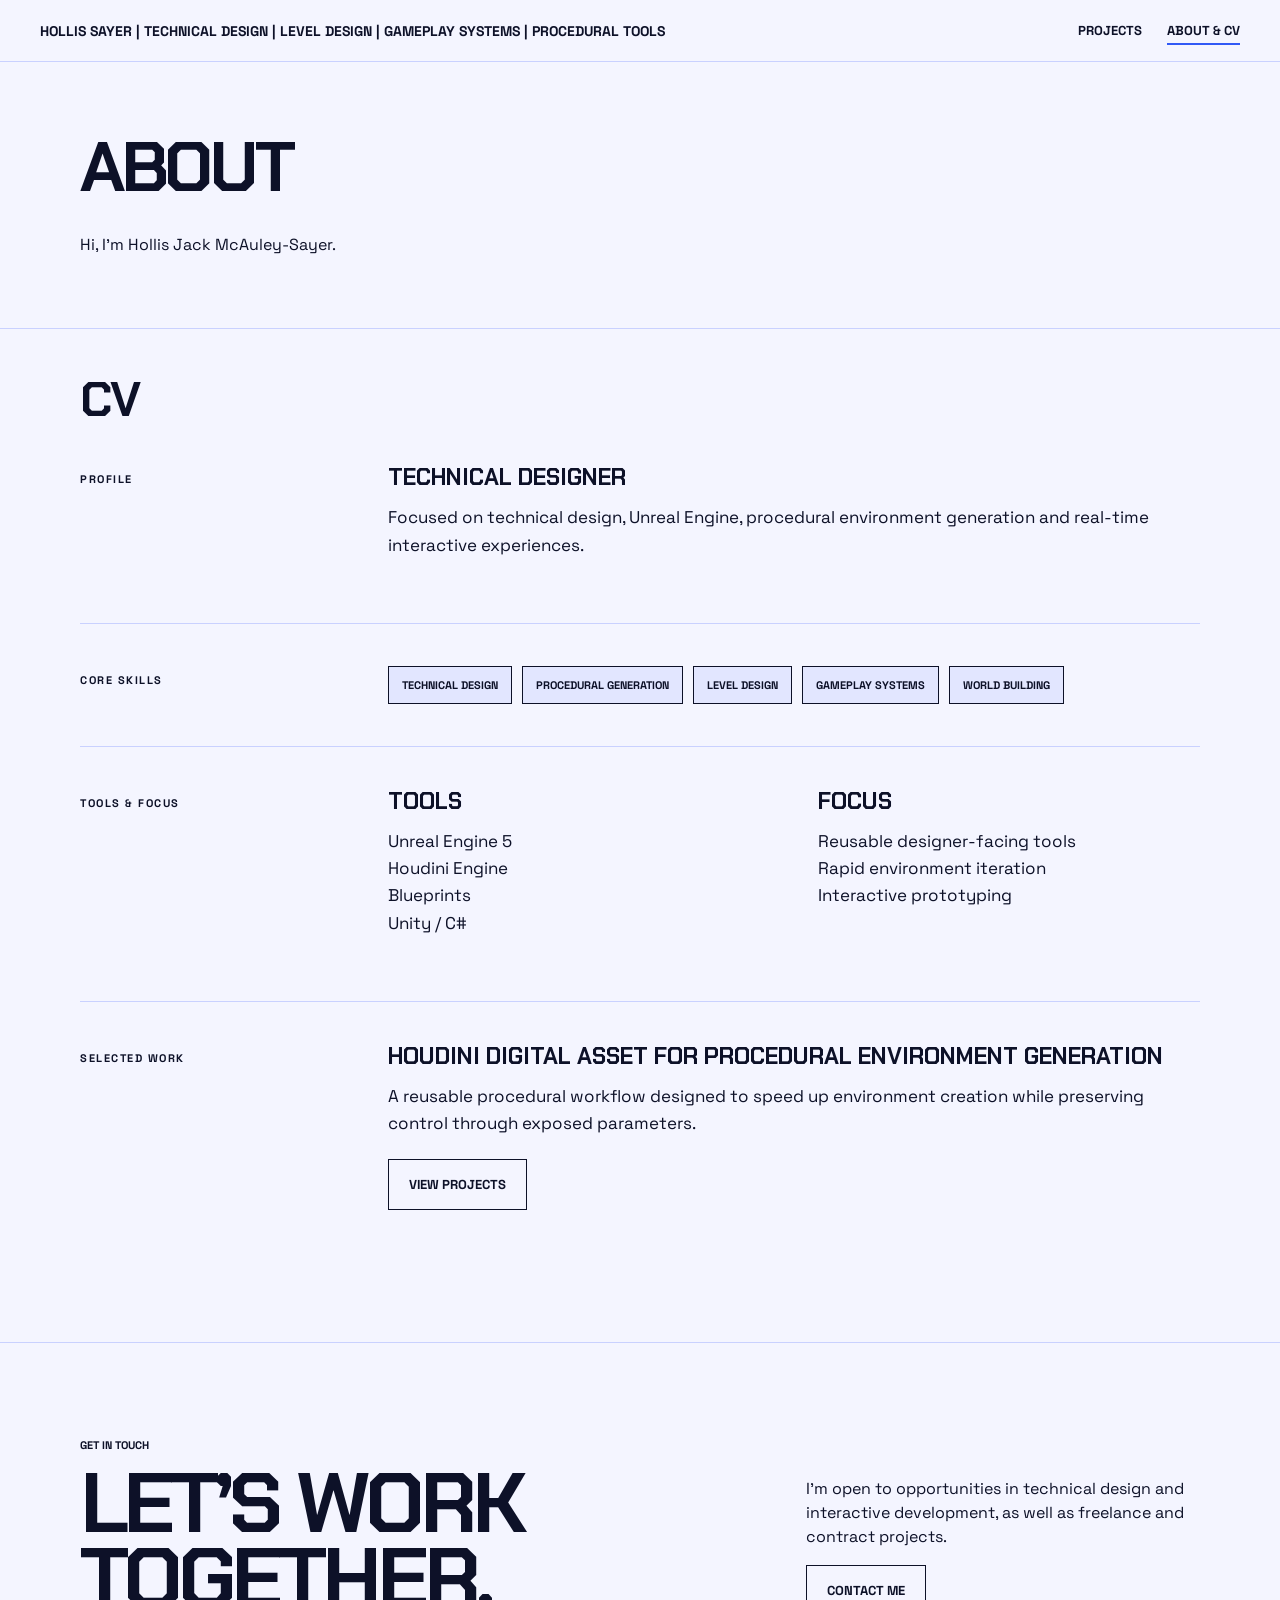
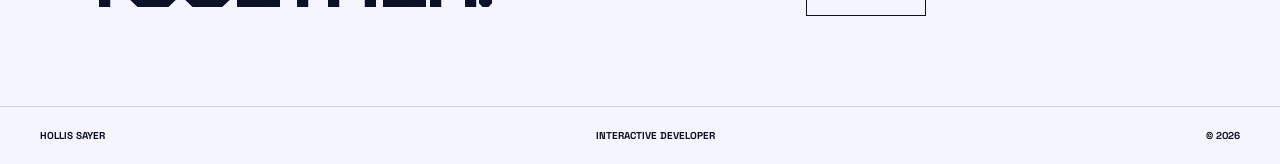
==== about.html @ d174f35e "Make portfolio identity header non-clickable and update specialties" ====
<!doctype html>
<html lang="en">
<head>
    <meta charset="utf-8">
    <meta name="viewport" content="width=device-width, initial-scale=1">
    <meta name="description" content="About and CV for Hollis Sayer, an interactive developer focused on technical design and Unreal Engine.">
    <title>About &amp; CV — Hollis Sayer</title>
    <link rel="preconnect" href="https://fonts.googleapis.com">
    <link rel="preconnect" href="https://fonts.gstatic.com" crossorigin>
    <link href="https://fonts.googleapis.com/css2?family=Chakra+Petch:wght@500;600;700&family=Space+Grotesk:wght@400;500;600;700&display=optional" rel="stylesheet">
    <link rel="stylesheet" href="styles.css?v=fast-navigation-5">
</head>
<body>
    <header class="nav">
        <span class="name">HOLLIS SAYER | TECHNICAL DESIGN | LEVEL DESIGN | GAMEPLAY SYSTEMS | PROCEDURAL TOOLS</span>
        <nav aria-label="Primary navigation">
            <a href="index.html">PROJECTS</a>
            <a href="about.html" class="active" aria-current="page">ABOUT &amp; CV</a>
        </nav>
    </header>

    <main id="top">
        <section class="hero" aria-labelledby="about-heading">
            <div class="wrap">
                <h1 id="about-heading">ABOUT</h1>
                <p>Hi, I’m Hollis Jack McAuley-Sayer.</p>
            </div>
        </section>

        <section id="cv" class="page-section cv-section" aria-labelledby="cv-heading">
            <div class="wrap">
                <h2 id="cv-heading">CV</h2>

                <article class="cv-block">
                    <div class="cv-label">PROFILE</div>
                    <div>
                        <h3>TECHNICAL DESIGNER</h3>
                        <p>Focused on technical design, Unreal Engine, procedural environment generation and real-time interactive experiences.</p>
                    </div>
                </article>

                <article class="cv-block">
                    <div class="cv-label">CORE SKILLS</div>
                    <div class="skill-list" aria-label="Core skills">
                        <span>TECHNICAL DESIGN</span>
                        <span>PROCEDURAL GENERATION</span>
                        <span>LEVEL DESIGN</span>
                        <span>GAMEPLAY SYSTEMS</span>
                        <span>WORLD BUILDING</span>
                    </div>
                </article>

                <article class="cv-block">
                    <div class="cv-label">TOOLS &amp; FOCUS</div>
                    <div class="cv-columns">
                        <div>
                            <h3>TOOLS</h3>
                            <p>Unreal Engine 5<br>Houdini Engine<br>Blueprints<br>Unity / C#</p>
                        </div>
                        <div>
                            <h3>FOCUS</h3>
                            <p>Reusable designer-facing tools<br>Rapid environment iteration<br>Interactive prototyping</p>
                        </div>
                    </div>
                </article>

                <article class="cv-block">
                    <div class="cv-label">SELECTED WORK</div>
                    <div>
                        <h3>HOUDINI DIGITAL ASSET FOR PROCEDURAL ENVIRONMENT GENERATION</h3>
                        <p>A reusable procedural workflow designed to speed up environment creation while preserving control through exposed parameters.</p>
                        <a class="button" href="index.html">VIEW PROJECTS</a>
                    </div>
                </article>
            </div>
        </section>

        <section id="contact" class="contact">
            <div class="wrap contact-grid">
                <div>
                    <small>GET IN TOUCH</small>
                    <h2>LET’S WORK<br>TOGETHER.</h2>
                </div>
                <div>
                    <p>I'm open to opportunities in technical design and interactive development, as well as freelance and contract projects.</p>
                    <a class="button" href="mailto:hollissayer03@gmail.com">CONTACT ME</a>
                </div>
            </div>
        </section>
    </main>

    <footer>
        <span>HOLLIS SAYER</span>
        <span>INTERACTIVE DEVELOPER</span>
        <span>© 2026</span>
    </footer>
</body>
</html>
---- styles.css ----
/* ========================================
   GLOBAL
   ======================================== */

* { box-sizing: border-box; }

html { scroll-behavior: smooth; }

body {
    margin: 0;
    background: #f4f5ff;
    color: #0d1128;
    font-family: 'Space Grotesk', sans-serif;
}

a { color: inherit; text-decoration: none; }

a:focus-visible,
video:focus-visible {
    outline: 3px solid #9651ff;
    outline-offset: 4px;
}

/* ========================================
   NAVIGATION
   ======================================== */

.nav {
    min-height: 62px;
    border-bottom: 1px solid #c9d1ff;
    display: flex;
    align-items: center;
    justify-content: space-between;
    gap: 28px;
    padding: 14px 40px;
    position: sticky;
    top: 0;
    z-index: 10;
    background: rgba(244, 245, 255, .94);
    backdrop-filter: blur(12px);
}

.name {
    font-size: 14px;
    font-weight: 700;
}

.nav nav {
    display: flex;
    gap: 25px;
    font-size: 13px;
    font-weight: 700;
}

.nav nav a {
    position: relative;
    padding: 6px 0;
}

.nav nav a::after {
    content: '';
    position: absolute;
    left: 0;
    right: 100%;
    bottom: 0;
    height: 2px;
    background: #3159f6;
    transition: right .2s ease;
}

.nav nav a:hover::after,
.nav nav a.active::after {
    right: 0;
}

/* ========================================
   GENERAL LAYOUT
   ======================================== */

.wrap {
    width: min(1120px, calc(100% - 80px));
    margin: auto;
}

.hero {
    min-height: 267px;
    border-bottom: 1px solid #c9d1ff;
    display: flex;
    align-items: center;
    padding: 52px 0;
}

.hero h1,
.work h2,
.page-section h2,
.contact h2,
.card h3,
.cv-block h2,
.cv-block h3 {
    font-family: 'Chakra Petch', sans-serif;
}

.eyebrow {
    margin: 0 0 16px;
    font-size: 11px !important;
    font-weight: 700;
    letter-spacing: 1.5px;
}

.hero h1 {
    font-size: 70px;
    line-height: .9;
    letter-spacing: -4px;
    margin: 0 0 28px;
}

.hero p {
    margin: 0;
    font-size: 16px;
}

/* ========================================
   PROJECT SECTION
   ======================================== */

.work { padding: 67px 0 90px; }

.work h2 {
    font-size: 40px;
    line-height: 1;
    margin: 0 0 30px;
    letter-spacing: -2px;
}

.card {
    border: 1px solid #0d1128;
    border-radius: 17px;
    padding: 25px 23px 0;
    margin-bottom: 28px;
    overflow: hidden;
    transition: .25s;
}

.card:hover {
    transform: translateY(-3px);
    box-shadow: 7px 7px 0 #0d1128;
}

.blue { background: #3159f6; }
.dark { background: #11162b; color: #f4f5ff; }
.pale { background: #e2e6ff; }

.meta {
    display: flex;
    justify-content: space-between;
    font-size: 12px;
    font-weight: 700;
}

.meta span:last-child {
    font-size: 25px;
    line-height: 12px;
}

.card h3 {
    font-size: 40px;
    line-height: 1;
    letter-spacing: -2px;
    margin: 31px 0 8px;
}

.card h4 {
    font-size: 15px;
    margin: 0 0 10px;
}

.card p {
    font-size: 15px;
    line-height: 1.45;
    margin: 0 0 25px;
    max-width: 1000px;
}

/* ========================================
   VIDEO
   ======================================== */

.video {
    height: 510px;
    background: #0d1128;
    border-radius: 13px;
    padding: 18px;
    position: relative;
    overflow: hidden;
}

.video::after {
    content: '';
    position: absolute;
    inset: 18px;
    border: 1px solid #9651ff;
    border-radius: 5px;
    pointer-events: none;
    z-index: 2;
}

.project-video {
    width: 100%;
    height: 100%;
    display: block;
    object-fit: contain;
    background: #0d1128;
    border-radius: 5px;
}

.project-video:fullscreen,
.project-video:-webkit-full-screen {
    width: 100%;
    height: 100%;
    object-fit: contain;
    background: #000;
}

.tags {
    display: flex;
    gap: 24px;
    flex-wrap: wrap;
    padding: 20px 0;
    font-size: 10px;
    font-weight: 700;
}

.placeholder {
    height: 360px;
    border: 1px dashed rgba(255, 255, 255, .45);
    border-radius: 9px;
    display: grid;
    place-items: center;
    background: linear-gradient(135deg, #1b244a, #090c1a);
    font-size: 11px;
    letter-spacing: 2px;
}

.placeholder.light {
    border-color: #0d1128;
    background: repeating-linear-gradient(45deg, rgba(13, 17, 40, .05) 0 2px, transparent 2px 12px);
}

/* ========================================
   ABOUT / CONTENT PAGES
   ======================================== */

.page-section {
    padding: 90px 0;
    border-bottom: 1px solid #c9d1ff;
}

.about-grid {
    display: grid;
    grid-template-columns: 1fr 1fr;
    gap: 90px;
    align-items: start;
}

.page-section h2 {
    font-size: 48px;
    line-height: .96;
    letter-spacing: -2.5px;
    margin: 0;
}

.body-copy p,
.cv-block p {
    font-size: 17px;
    line-height: 1.6;
    margin: 0 0 22px;
}

.button-row {
    display: flex;
    flex-wrap: wrap;
    gap: 12px;
    margin-top: 32px;
}

.button {
    display: inline-flex;
    justify-content: space-between;
    align-items: center;
    gap: 35px;
    border: 1px solid #0d1128;
    padding: 16px 20px;
    font-size: 13px;
    font-weight: 700;
    transition: background .2s ease, color .2s ease;
}

.button:hover {
    background: #0d1128;
    color: #fff;
}

.button-secondary { background: #e2e6ff; }

/* ========================================
   CV
   ======================================== */

.cv-section { padding-top: 48px; }

.cv-block {
    display: grid;
    grid-template-columns: minmax(140px, .32fr) 1fr;
    gap: 48px;
    padding: 42px 0;
    border-bottom: 1px solid #c9d1ff;
}

.cv-block:last-child { border-bottom: 0; }

.cv-label {
    font-size: 11px;
    font-weight: 700;
    letter-spacing: 1.5px;
    padding-top: 7px;
}

.cv-block h2 {
    font-size: 40px;
    line-height: 1;
    letter-spacing: -2px;
    margin: 0 0 18px;
}

.cv-block h3 {
    font-size: 23px;
    line-height: 1.1;
    margin: 0 0 14px;
}

.skill-list {
    display: flex;
    flex-wrap: wrap;
    gap: 10px;
}

.skill-list span {
    border: 1px solid #0d1128;
    background: #e2e6ff;
    padding: 11px 13px;
    font-size: 11px;
    font-weight: 700;
}

.cv-columns {
    display: grid;
    grid-template-columns: 1fr 1fr;
    gap: 48px;
}

.cv-contact { background: #3159f6; margin: 24px -24px 0; padding: 42px 24px; border: 1px solid #0d1128; }

/* ========================================
   CONTACT / FOOTER
   ======================================== */

.contact {
    border-top: 1px solid #c9d1ff;
    padding: 90px 0;
}

.page-section + .contact { border-top: 0; }

.contact-grid {
    display: grid;
    grid-template-columns: 1.25fr .75fr;
    gap: 70px;
    align-items: end;
}

.contact small { font-size: 11px; font-weight: 700; }

.contact h2 {
    font-size: 85px;
    line-height: .88;
    letter-spacing: -5px;
    margin: 12px 0 0;
}

.contact p {
    line-height: 1.5;
    max-width: 380px;
}

footer {
    border-top: 1px solid #c9d1ff;
    padding: 22px 40px;
    display: flex;
    justify-content: space-between;
    gap: 20px;
    font-size: 10px;
    font-weight: 700;
}

/* ========================================
   MOBILE
   ======================================== */

@media (max-width: 760px) {
    .nav {
        align-items: flex-start;
        flex-direction: column;
        gap: 8px;
        padding: 13px 20px;
    }

    .name {
        font-size: 10px;
        line-height: 1.4;
    }

    .nav nav {
        width: 100%;
        justify-content: space-between;
        gap: 16px;
        font-size: 11px;
    }

    .wrap { width: calc(100% - 40px); }

    .hero { min-height: 230px; padding: 42px 0; }
    .hero h1 { font-size: 57px; }
    .work { padding: 50px 0 60px; }

    .card {
        padding: 20px 17px 0;
        border-radius: 12px;
    }

    .card h3 { font-size: 29px; }

    .video { height: 280px; padding: 10px; }
    .video::after { inset: 10px; }
    .placeholder { height: 230px; }

    .page-section { padding: 62px 0; }
    .about-grid { grid-template-columns: 1fr; gap: 34px; }
    .page-section h2 { font-size: 38px; }

    .cv-block {
        grid-template-columns: 1fr;
        gap: 18px;
        padding: 34px 0;
    }

    .cv-label { padding-top: 0; }
    .cv-block h2 { font-size: 32px; }
    .cv-columns { grid-template-columns: 1fr; gap: 26px; }
    .cv-contact { margin: 16px -12px 0; padding: 30px 18px; }

    .contact { padding: 65px 0; }
    .contact-grid { grid-template-columns: 1fr; gap: 30px; }
    .contact h2 { font-size: 57px; letter-spacing: -3px; }

    footer { padding: 20px; display: block; }
    footer span { display: block; margin: 5px 0; }
}

/* Portfolio case studies */
html{scroll-padding-top:110px}
.hero h1{line-height:1.03}
.hero p{line-height:1.6}
.project-link{margin-bottom:25px}
.dark .button{border-color:#f4f5ff}
.dark .button:hover{background:#f4f5ff;color:#11162b}
.project-summary{min-height:150px;display:flex;flex-direction:column;justify-content:center;border-top:1px solid currentColor;border-bottom:1px solid currentColor;padding:25px 0}
.project-summary span{font-size:clamp(16px,3vw,28px);font-weight:700}
.project-summary p{margin:15px 0 0}
.additional{margin-top:64px;padding-top:40px;border-top:1px solid #c9d1ff}
.back-link{display:inline-block;margin-bottom:30px;font-size:12px;font-weight:700}
.case-hero h1{font-size:clamp(36px,6vw,70px);letter-spacing:-2px;max-width:1000px}
.case-hero p{max-width:780px}
.case-body{padding-bottom:70px}
.draft-note{border-left:3px solid #3159f6;padding:15px 20px;background:#e2e6ff;line-height:1.6;margin:32px 0}
.case-section{padding:50px 0;border-bottom:1px solid #c9d1ff;scroll-margin-top:20px}
.case-section h2{font-family:'Chakra Petch',sans-serif;font-size:clamp(28px,4vw,44px);line-height:1.12;margin:0 0 28px;letter-spacing:-1px}
.case-section h3{font-size:22px;margin:0 0 18px}
.case-section p,.case-section dd{line-height:1.65}
.case-section p{max-width:850px}
.caption{font-size:13px;color:#424a71}
.overview-grid,.evidence-grid{display:grid;grid-template-columns:1fr 1fr;gap:24px}
.overview-grid{margin:0 0 28px}
.overview-grid>div{padding:20px;background:#e2e6ff}
dt{font-size:12px;font-weight:700;margin-bottom:10px}
dd{margin:0}
.case-nav{display:flex;flex-wrap:wrap;gap:20px;padding:24px 0;border-bottom:1px solid #c9d1ff;font-size:13px;font-weight:700}
.case-nav a,.back-link{text-decoration:underline;text-underline-offset:5px}
.evidence-slot{border:1px dashed #818bbb;border-radius:12px;background:#e9ecff;padding:28px;min-height:170px}
.evidence-slot p{margin:15px 0}
.evidence-slot span{font-size:11px;letter-spacing:1px;text-transform:uppercase;color:#424a71}
.system-block{margin:35px 0 50px}
.reasoning{display:grid;grid-template-columns:repeat(3,minmax(0,1fr));gap:24px;margin:24px 0}
.process-flow{display:flex;flex-wrap:wrap;align-items:center;gap:15px;margin:28px 0;font-size:12px;font-weight:700}
.process-flow span{padding:15px;background:#e2e6ff}
.iteration-grid{display:grid;grid-template-columns:repeat(4,minmax(0,1fr));gap:20px}
.iteration-grid article{padding:24px 20px;border:1px solid #c9d1ff;border-radius:12px}
.iteration-grid h3{margin-top:15px}
@media(max-width:760px){.hero h1{font-size:clamp(36px,10vw,57px);letter-spacing:-2px}.evidence-grid,.overview-grid,.reasoning,.iteration-grid{grid-template-columns:1fr}.case-section{padding:35px 0}.case-nav{gap:20px;line-height:1.8}.video{height:auto;aspect-ratio:16/9}.button{gap:18px;font-size:12px}.tags{gap:14px}}
@media(prefers-reduced-motion:reduce){html{scroll-behavior:auto}.card,.button{transition:none}.card:hover{transform:none}}

.project-evidence{margin:28px 0;background:#e2e6ff;padding:16px;border:1px solid #c9d1ff;border-radius:12px}.project-evidence img{display:block;width:100%;height:auto;max-height:850px;object-fit:contain;background:white}.project-evidence figcaption{font-size:13px;line-height:1.6;margin-top:12px;color:#424a71}.system-block p{max-width:900px}

.breakdown-choice{display:flex;flex-wrap:wrap;gap:16px;margin-top:28px}.breakdown-group{padding-top:65px;scroll-margin-top:110px}.breakdown-group>h2{font-family:'Chakra Petch',sans-serif;font-size:clamp(32px,4vw,48px);margin:0 0 24px}.case-section h3{font-family:'Chakra Petch',sans-serif;font-size:clamp(26px,3vw,36px);margin:0 0 25px}.case-section h4{font-size:16px;margin:28px 0 10px}.breakdown-group+.breakdown-group{margin-top:60px;border-top:3px solid #3159f6}.design-study{padding-top:40px}@media(max-width:760px){.breakdown-choice{flex-direction:column}.breakdown-choice .button{width:100%}.breakdown-group{padding-top:45px}}

/* Immediate navigation and predictable card interactions */
html{scroll-behavior:auto}.card{transition:none}.card:hover{transform:none;box-shadow:none}.nav{backdrop-filter:none}.project-video{aspect-ratio:16/9}

/* Keep touch and button feedback immediate. */
a,button{touch-action:manipulation}.button,.nav nav a::after{transition:none}

.teaching-layer{margin:28px 0 40px}.teaching-layer h5{font-family:'Chakra Petch',sans-serif;font-size:clamp(18px,2vw,20px);line-height:1.4;margin:0 0 14px}.teaching-layer p{margin-bottom:24px}

/* Design headings sit above the smaller teaching layers. */
.design-study>h4{font-family:'Chakra Petch',sans-serif;font-size:clamp(23px,2.5vw,26px);line-height:1.35;margin:32px 0 14px}

/* Small tutorial screenshots sit beside the explanation. */
.teaching-example{display:grid;grid-template-columns:minmax(0,1fr) 240px;gap:28px;align-items:start}.teaching-example p{margin:0}.teaching-image{display:block;border:1px solid #c9d1ff;border-radius:10px;overflow:hidden;background:#e2e6ff}.teaching-image img{display:block;width:100%;height:auto}@media(max-width:760px){.teaching-example{grid-template-columns:1fr;gap:18px}.teaching-image{width:min(240px,100%)}}
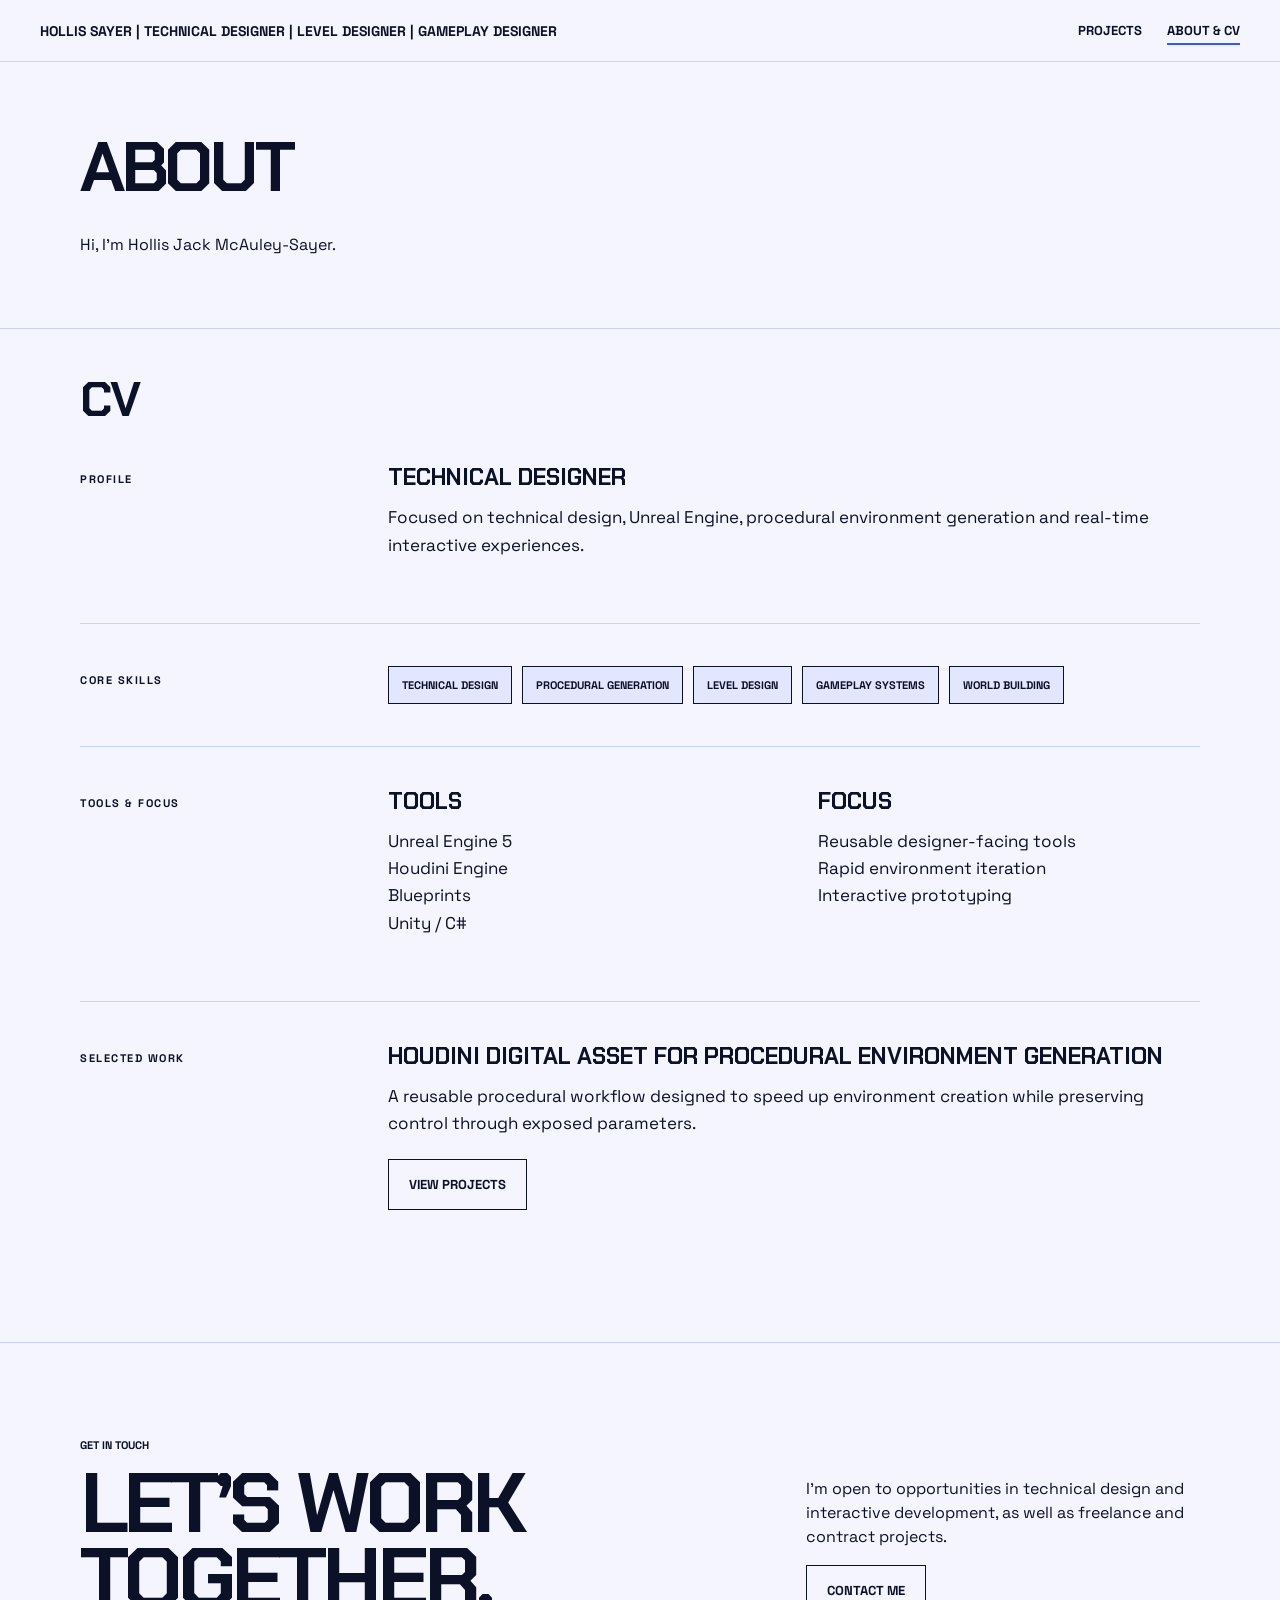
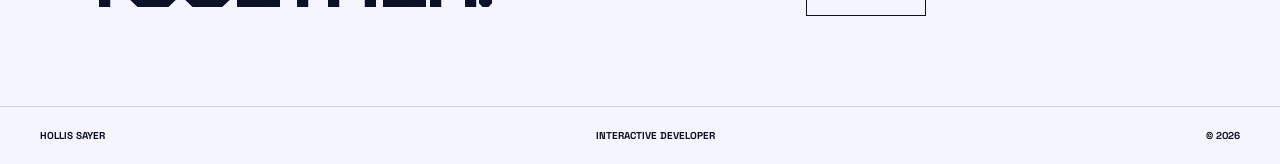
==== commit 1f49573e: "Use designer job roles in non-clickable portfolio header" ====
--- a/about.html
+++ b/about.html
@@ -12,7 +12,7 @@
 </head>
 <body>
     <header class="nav">
-        <span class="name">HOLLIS SAYER | TECHNICAL DESIGN | LEVEL DESIGN | GAMEPLAY SYSTEMS | PROCEDURAL TOOLS</span>
+        <span class="name">HOLLIS SAYER | TECHNICAL DESIGNER | LEVEL DESIGNER | GAMEPLAY DESIGNER</span>
         <nav aria-label="Primary navigation">
             <a href="index.html">PROJECTS</a>
             <a href="about.html" class="active" aria-current="page">ABOUT &amp; CV</a>
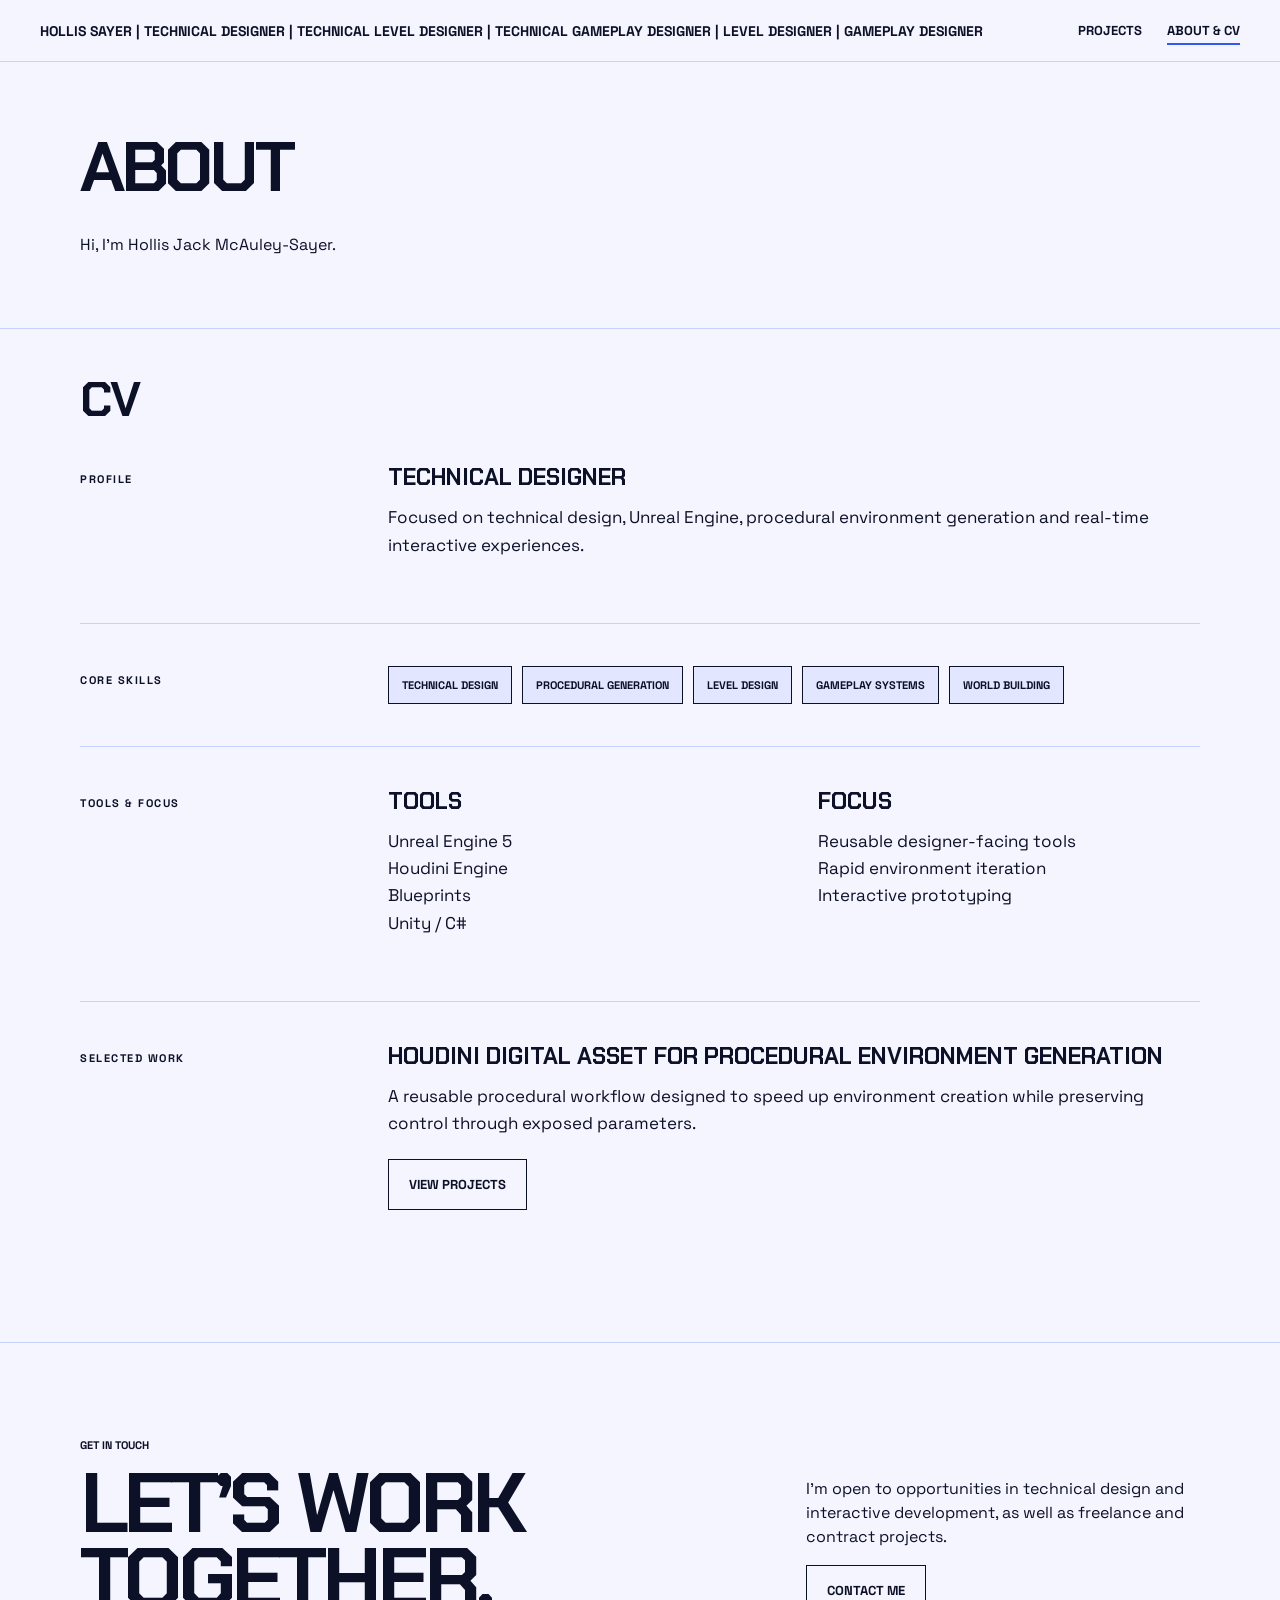
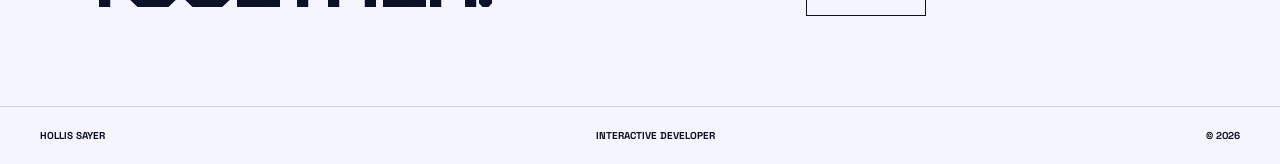
==== commit 14ac20b5: "Add technical level and gameplay designer roles to portfolio header" ====
--- a/about.html
+++ b/about.html
@@ -12,7 +12,7 @@
 </head>
 <body>
     <header class="nav">
-        <span class="name">HOLLIS SAYER | TECHNICAL DESIGNER | LEVEL DESIGNER | GAMEPLAY DESIGNER</span>
+        <span class="name">HOLLIS SAYER | TECHNICAL DESIGNER | TECHNICAL LEVEL DESIGNER | TECHNICAL GAMEPLAY DESIGNER | LEVEL DESIGNER | GAMEPLAY DESIGNER</span>
         <nav aria-label="Primary navigation">
             <a href="index.html">PROJECTS</a>
             <a href="about.html" class="active" aria-current="page">ABOUT &amp; CV</a>
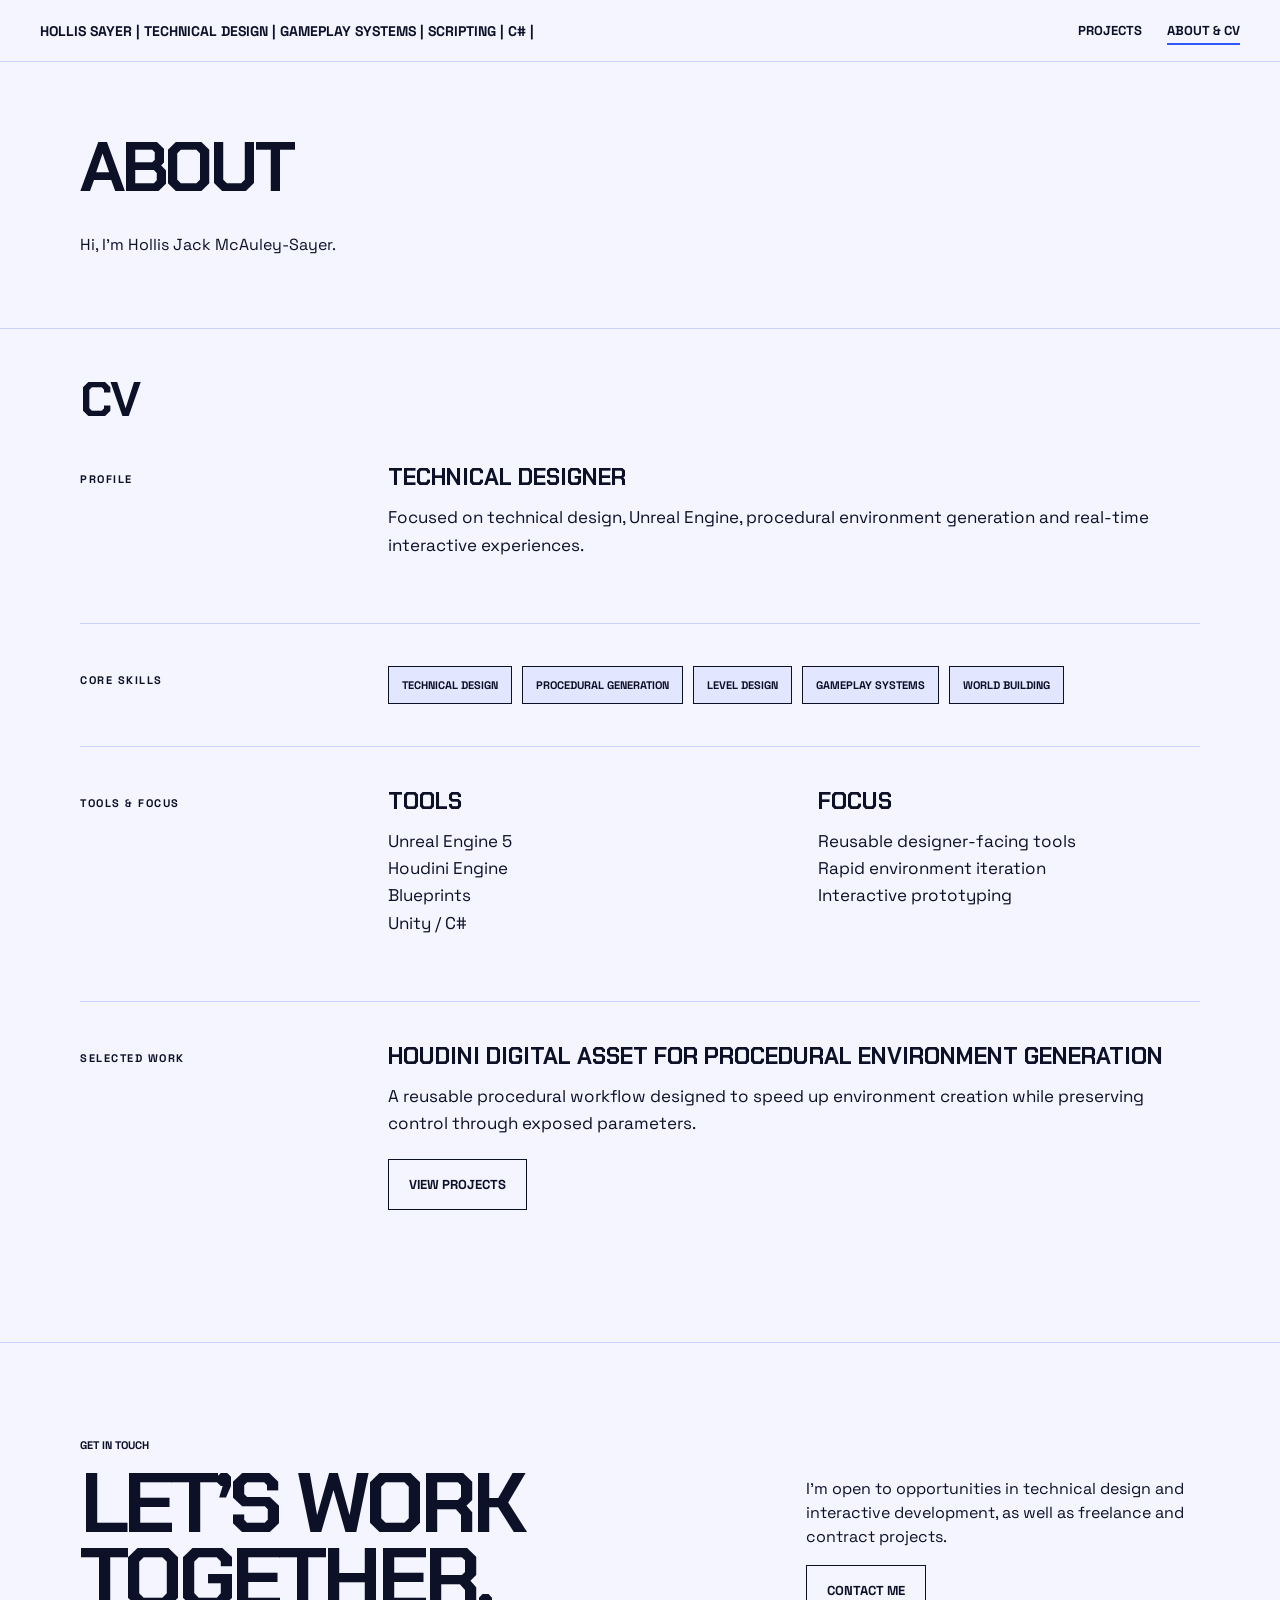
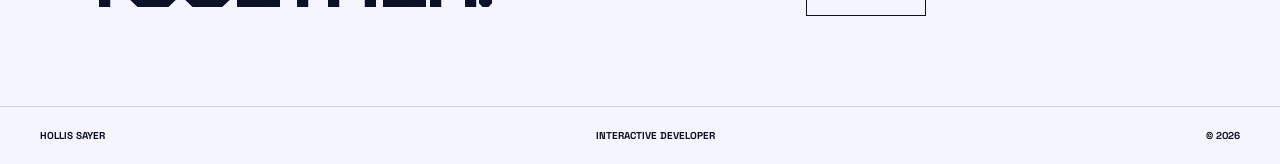
==== commit 3eaf1924: "Set portfolio header to requested technical design and scripting wording" ====
--- a/about.html
+++ b/about.html
@@ -12,7 +12,7 @@
 </head>
 <body>
     <header class="nav">
-        <span class="name">HOLLIS SAYER | TECHNICAL DESIGNER | TECHNICAL LEVEL DESIGNER | TECHNICAL GAMEPLAY DESIGNER | LEVEL DESIGNER | GAMEPLAY DESIGNER</span>
+        <span class="name">HOLLIS SAYER | TECHNICAL DESIGN | GAMEPLAY SYSTEMS | SCRIPTING | C# |</span>
         <nav aria-label="Primary navigation">
             <a href="index.html">PROJECTS</a>
             <a href="about.html" class="active" aria-current="page">ABOUT &amp; CV</a>
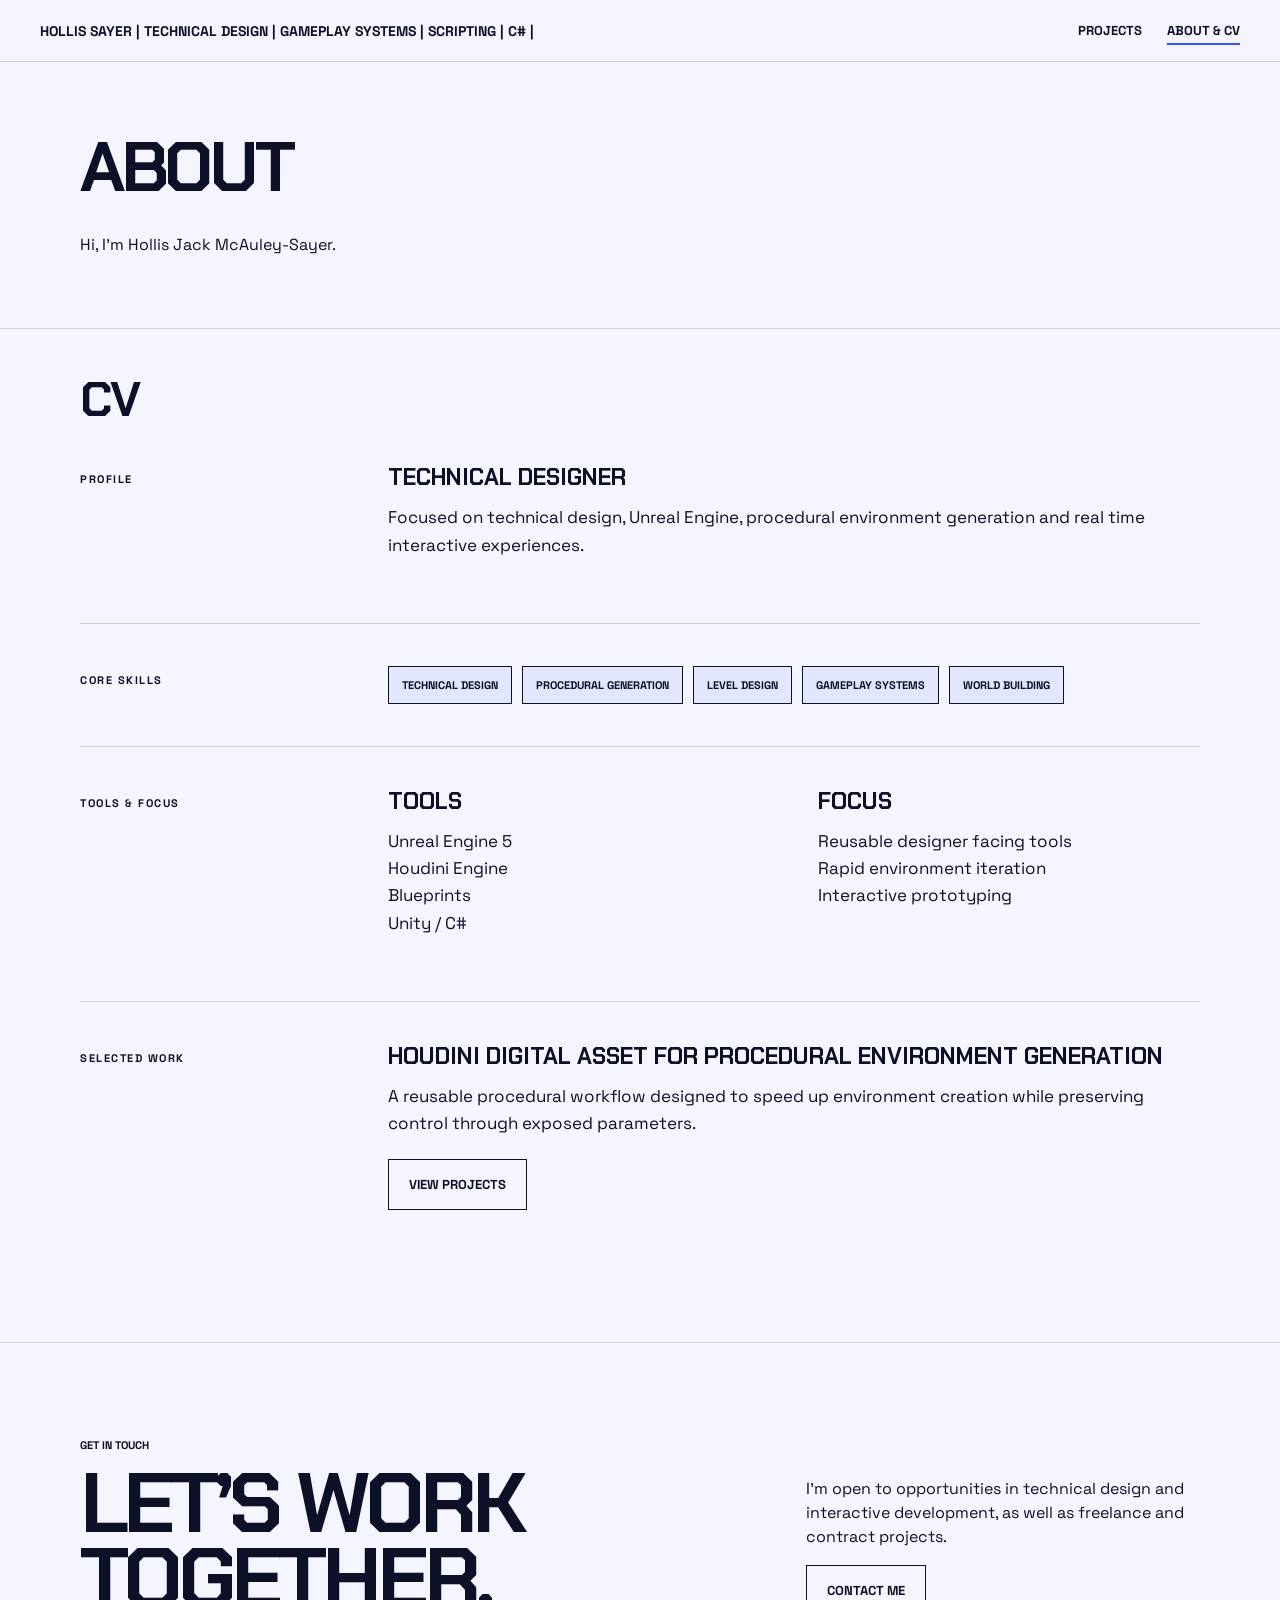
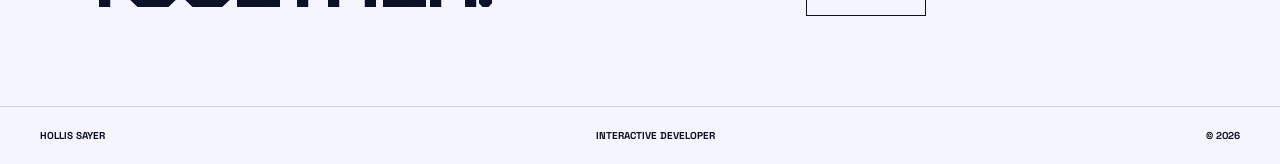
==== commit ea63444a: "Replace dash punctuation and hyphenated phrasing in portfolio body text" ====
--- a/about.html
+++ b/about.html
@@ -35,7 +35,7 @@
                     <div class="cv-label">PROFILE</div>
                     <div>
                         <h3>TECHNICAL DESIGNER</h3>
-                        <p>Focused on technical design, Unreal Engine, procedural environment generation and real-time interactive experiences.</p>
+                        <p>Focused on technical design, Unreal Engine, procedural environment generation and real time interactive experiences.</p>
                     </div>
                 </article>
 
@@ -59,7 +59,7 @@
                         </div>
                         <div>
                             <h3>FOCUS</h3>
-                            <p>Reusable designer-facing tools<br>Rapid environment iteration<br>Interactive prototyping</p>
+                            <p>Reusable designer facing tools<br>Rapid environment iteration<br>Interactive prototyping</p>
                         </div>
                     </div>
                 </article>
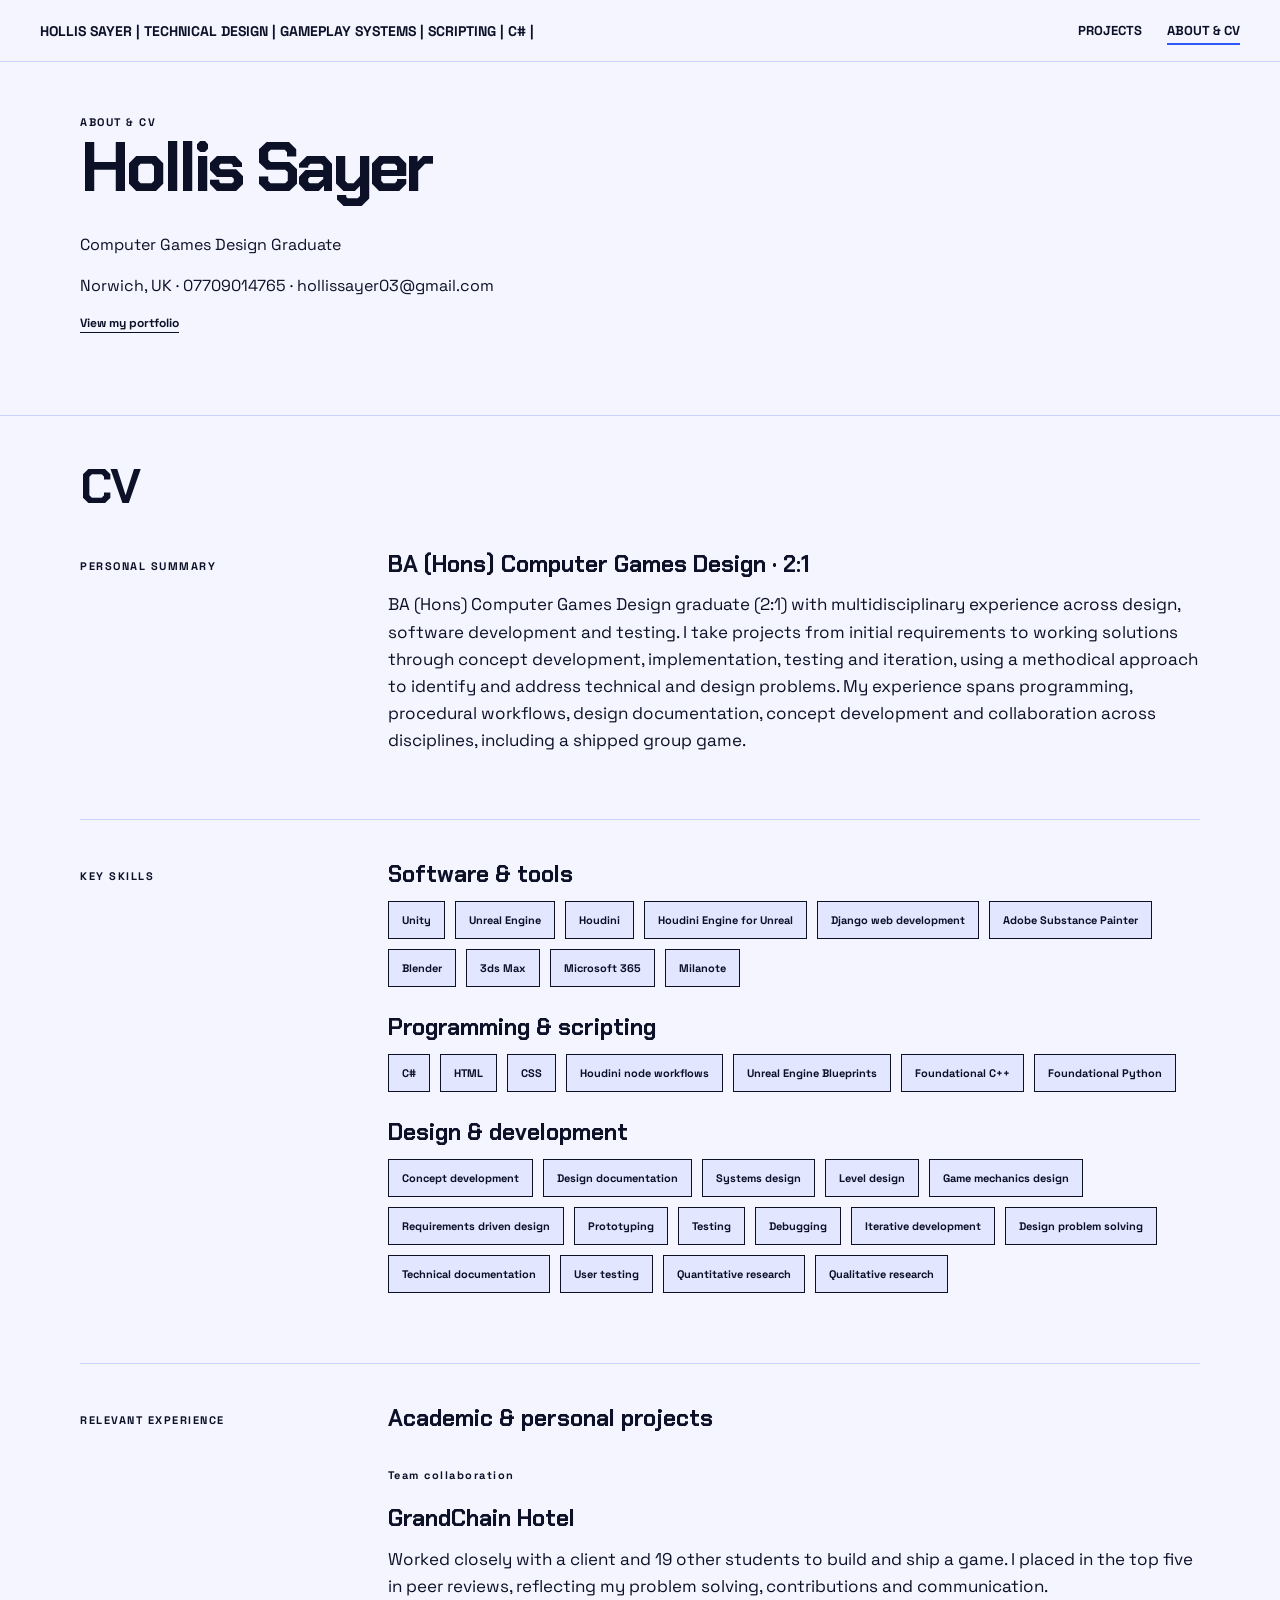
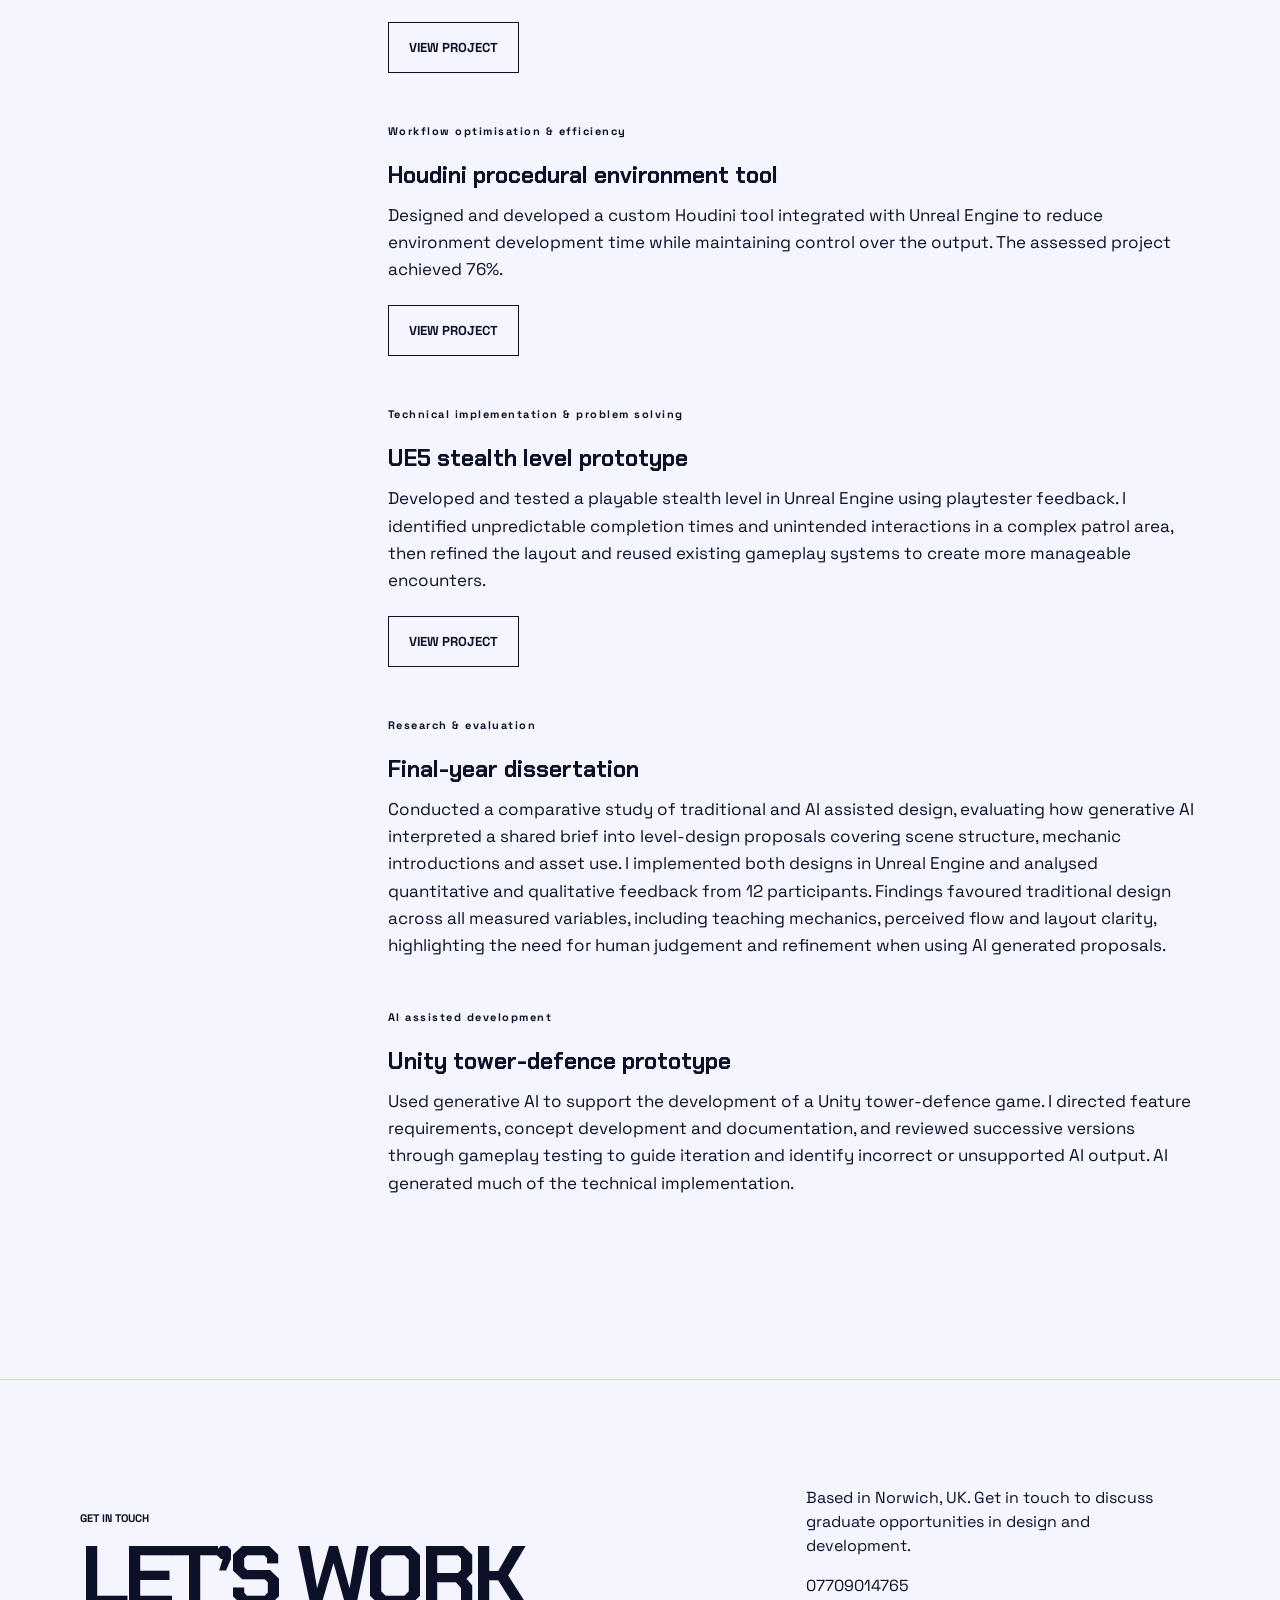
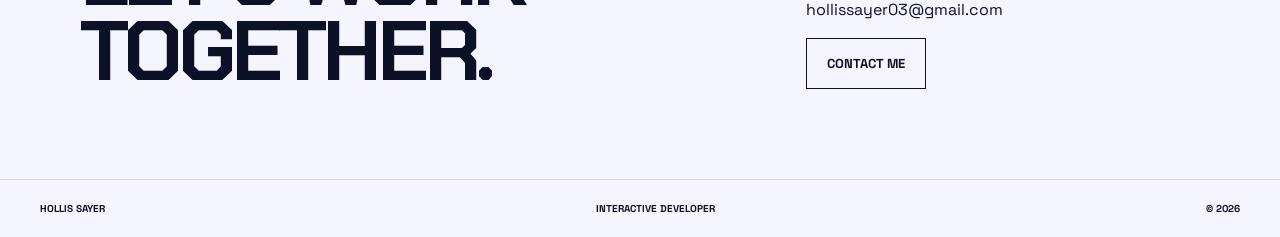
==== commit 0f40fb25: "Update About and CV with graduate profile skills and project experience" ====
--- a/about.html
+++ b/about.html
@@ -3,7 +3,7 @@
 <head>
     <meta charset="utf-8">
     <meta name="viewport" content="width=device-width, initial-scale=1">
-    <meta name="description" content="About and CV for Hollis Sayer, an interactive developer focused on technical design and Unreal Engine.">
+    <meta name="description" content="About and CV for Hollis Sayer, a BA (Hons) Computer Games Design graduate based in Norwich, UK.">
     <title>About &amp; CV — Hollis Sayer</title>
     <link rel="preconnect" href="https://fonts.googleapis.com">
     <link rel="preconnect" href="https://fonts.gstatic.com" crossorigin>
@@ -19,80 +19,13 @@
         </nav>
     </header>
 
-    <main id="top">
-        <section class="hero" aria-labelledby="about-heading">
-            <div class="wrap">
-                <h1 id="about-heading">ABOUT</h1>
-                <p>Hi, I’m Hollis Jack McAuley-Sayer.</p>
-            </div>
-        </section>
-
-        <section id="cv" class="page-section cv-section" aria-labelledby="cv-heading">
-            <div class="wrap">
-                <h2 id="cv-heading">CV</h2>
-
-                <article class="cv-block">
-                    <div class="cv-label">PROFILE</div>
-                    <div>
-                        <h3>TECHNICAL DESIGNER</h3>
-                        <p>Focused on technical design, Unreal Engine, procedural environment generation and real time interactive experiences.</p>
-                    </div>
-                </article>
-
-                <article class="cv-block">
-                    <div class="cv-label">CORE SKILLS</div>
-                    <div class="skill-list" aria-label="Core skills">
-                        <span>TECHNICAL DESIGN</span>
-                        <span>PROCEDURAL GENERATION</span>
-                        <span>LEVEL DESIGN</span>
-                        <span>GAMEPLAY SYSTEMS</span>
-                        <span>WORLD BUILDING</span>
-                    </div>
-                </article>
-
-                <article class="cv-block">
-                    <div class="cv-label">TOOLS &amp; FOCUS</div>
-                    <div class="cv-columns">
-                        <div>
-                            <h3>TOOLS</h3>
-                            <p>Unreal Engine 5<br>Houdini Engine<br>Blueprints<br>Unity / C#</p>
-                        </div>
-                        <div>
-                            <h3>FOCUS</h3>
-                            <p>Reusable designer facing tools<br>Rapid environment iteration<br>Interactive prototyping</p>
-                        </div>
-                    </div>
-                </article>
-
-                <article class="cv-block">
-                    <div class="cv-label">SELECTED WORK</div>
-                    <div>
-                        <h3>HOUDINI DIGITAL ASSET FOR PROCEDURAL ENVIRONMENT GENERATION</h3>
-                        <p>A reusable procedural workflow designed to speed up environment creation while preserving control through exposed parameters.</p>
-                        <a class="button" href="index.html">VIEW PROJECTS</a>
-                    </div>
-                </article>
-            </div>
-        </section>
-
-        <section id="contact" class="contact">
-            <div class="wrap contact-grid">
-                <div>
-                    <small>GET IN TOUCH</small>
-                    <h2>LET’S WORK<br>TOGETHER.</h2>
-                </div>
-                <div>
-                    <p>I'm open to opportunities in technical design and interactive development, as well as freelance and contract projects.</p>
-                    <a class="button" href="mailto:hollissayer03@gmail.com">CONTACT ME</a>
-                </div>
-            </div>
-        </section>
-    </main>
+    <main id="top"><section class="hero" aria-labelledby="about-heading"><div class="wrap"><p class="eyebrow">ABOUT &amp; CV</p><h1 id="about-heading">Hollis Sayer</h1><p>Computer Games Design Graduate</p><p style="margin-top:16px">Norwich, UK · <a href="tel:+447709014765">07709014765</a> · <a href="mailto:hollissayer03@gmail.com">hollissayer03@gmail.com</a></p><p style="margin-top:10px"><a class="back-link" href="index.html">View my portfolio</a></p></div></section><section id="cv" class="page-section cv-section" aria-labelledby="cv-heading"><div class="wrap"><h2 id="cv-heading">CV</h2><article class="cv-block"><div class="cv-label">PERSONAL SUMMARY</div><div><h3>BA (Hons) Computer Games Design · 2:1</h3><p>BA (Hons) Computer Games Design graduate (2:1) with multidisciplinary experience across design, software development and testing. I take projects from initial requirements to working solutions through concept development, implementation, testing and iteration, using a methodical approach to identify and address technical and design problems. My experience spans programming, procedural workflows, design documentation, concept development and collaboration across disciplines, including a shipped group game.</p></div></article><article class="cv-block"><div class="cv-label">KEY SKILLS</div><div><section style="margin-bottom:28px"><h3>Software &amp; tools</h3><div class="skill-list"><span>Unity</span><span>Unreal Engine</span><span>Houdini</span><span>Houdini Engine for Unreal</span><span>Django web development</span><span>Adobe Substance Painter</span><span>Blender</span><span>3ds Max</span><span>Microsoft 365</span><span>Milanote</span></div></section><section style="margin-bottom:28px"><h3>Programming &amp; scripting</h3><div class="skill-list"><span>C#</span><span>HTML</span><span>CSS</span><span>Houdini node workflows</span><span>Unreal Engine Blueprints</span><span>Foundational C++</span><span>Foundational Python</span></div></section><section style="margin-bottom:28px"><h3>Design &amp; development</h3><div class="skill-list"><span>Concept development</span><span>Design documentation</span><span>Systems design</span><span>Level design</span><span>Game mechanics design</span><span>Requirements driven design</span><span>Prototyping</span><span>Testing</span><span>Debugging</span><span>Iterative development</span><span>Design problem solving</span><span>Technical documentation</span><span>User testing</span><span>Quantitative research</span><span>Qualitative research</span></div></section></div></article><article class="cv-block"><div class="cv-label">RELEVANT EXPERIENCE</div><div><h3>Academic &amp; personal projects</h3><article class="system-block"><p class="eyebrow">Team collaboration</p><h3>GrandChain Hotel</h3><p>Worked closely with a client and 19 other students to build and ship a game. I placed in the top five in peer reviews, reflecting my problem solving, contributions and communication.</p><a class="button" href="grandchain-hotel.html">VIEW PROJECT</a></article><article class="system-block"><p class="eyebrow">Workflow optimisation &amp; efficiency</p><h3>Houdini procedural environment tool</h3><p>Designed and developed a custom Houdini tool integrated with Unreal Engine to reduce environment development time while maintaining control over the output. The assessed project achieved 76%.</p><a class="button" href="houdini-tool.html">VIEW PROJECT</a></article><article class="system-block"><p class="eyebrow">Technical implementation &amp; problem solving</p><h3>UE5 stealth level prototype</h3><p>Developed and tested a playable stealth level in Unreal Engine using playtester feedback. I identified unpredictable completion times and unintended interactions in a complex patrol area, then refined the layout and reused existing gameplay systems to create more manageable encounters.</p><a class="button" href="stealth-systems.html">VIEW PROJECT</a></article><article class="system-block"><p class="eyebrow">Research &amp; evaluation</p><h3>Final-year dissertation</h3><p>Conducted a comparative study of traditional and AI assisted design, evaluating how generative AI interpreted a shared brief into level-design proposals covering scene structure, mechanic introductions and asset use. I implemented both designs in Unreal Engine and analysed quantitative and qualitative feedback from 12 participants. Findings favoured traditional design across all measured variables, including teaching mechanics, perceived flow and layout clarity, highlighting the need for human judgement and refinement when using AI generated proposals.</p></article><article class="system-block"><p class="eyebrow">AI assisted development</p><h3>Unity tower-defence prototype</h3><p>Used generative AI to support the development of a Unity tower-defence game. I directed feature requirements, concept development and documentation, and reviewed successive versions through gameplay testing to guide iteration and identify incorrect or unsupported AI output. AI generated much of the technical implementation.</p></article></div></article></div></section><section id="contact" class="contact"><div class="wrap contact-grid"><div><small>GET IN TOUCH</small><h2>LET’S WORK<br>TOGETHER.</h2></div><div><p>Based in Norwich, UK. Get in touch to discuss graduate opportunities in design and development.</p><p><a href="tel:+447709014765">07709014765</a><br><a href="mailto:hollissayer03@gmail.com">hollissayer03@gmail.com</a></p><a class="button" href="mailto:hollissayer03@gmail.com">CONTACT ME</a></div></div></section></main>
 
     <footer>
         <span>HOLLIS SAYER</span>
         <span>INTERACTIVE DEVELOPER</span>
         <span>© 2026</span>
     </footer>
+    <script src="script.js?v=fast-navigation-5"></script>
 </body>
 </html>
--- a/styles.css
+++ b/styles.css
@@ -525,3 +525,24 @@
 
 /* Small tutorial screenshots sit beside the explanation. */
 .teaching-example{display:grid;grid-template-columns:minmax(0,1fr) 240px;gap:28px;align-items:start}.teaching-example p{margin:0}.teaching-image{display:block;border:1px solid #c9d1ff;border-radius:10px;overflow:hidden;background:#e2e6ff}.teaching-image img{display:block;width:100%;height:auto}@media(max-width:760px){.teaching-example{grid-template-columns:1fr;gap:18px}.teaching-image{width:min(240px,100%)}}
+
+/* Compact node stages with explanations alongside source screenshots. */
+.terrain-evolution{display:grid;gap:24px;margin:28px 0}.terrain-stage{display:grid;grid-template-columns:280px minmax(0,1fr);gap:28px;align-items:start;padding:22px;border:1px solid #c9d1ff;border-radius:12px;background:#e9ecff}.terrain-stage figure{margin:0}.terrain-stage img{display:block;width:100%;height:auto;border-radius:6px}.terrain-stage figcaption{font-size:12px;margin-top:8px;color:#424a71}.terrain-stage h4{font-size:20px;margin:0 0 12px}.terrain-stage p{margin:0 0 12px}.terrain-stage .eyebrow{margin-bottom:10px}@media(max-width:760px){.terrain-stage{grid-template-columns:1fr;padding:18px;gap:18px}.terrain-stage figure{width:min(280px,100%)}}
+
+/* Prominent main headings on every project breakdown. */
+.breakdown-group>h2,.case-body>#overview>h2{font-size:clamp(38px,5vw,56px);line-height:1.1;letter-spacing:-2px;margin-bottom:32px;overflow-wrap:break-word}@media(max-width:760px){.breakdown-group>h2,.case-body>#overview>h2{font-size:clamp(34px,8vw,44px);letter-spacing:-1px;margin-bottom:26px}}
+
+/* Project titles lead the section headings at every screen size. */
+.hero.case-hero h1{font-size:clamp(44px,5.5vw,62px);line-height:1.05;letter-spacing:-3px;max-width:1120px;overflow-wrap:break-word}@media(max-width:760px){.hero.case-hero h1{font-size:clamp(38px,9vw,50px);letter-spacing:-2px}}
+
+/* Compact forest evidence beside the three reflection blocks. */
+.outcome-reflection-layout{display:grid;grid-template-columns:minmax(0,1fr) 320px;gap:32px;align-items:start;margin-top:28px}.outcome-reflection-layout>.project-evidence{margin:0;padding:12px}.outcome-reflection-copy>h4:first-child{margin-top:0}@media(max-width:760px){.outcome-reflection-layout{grid-template-columns:1fr;gap:24px}.outcome-reflection-layout>.project-evidence{width:min(320px,100%)}}
+
+/* Full reflection beside a substantial forest image. */
+#outcome{width:min(1480px,calc(100vw - 80px));margin-left:calc((100% - min(1480px,100vw - 80px))/2)}.outcome-reflection-layout{grid-template-columns:minmax(0,1.25fr) minmax(0,1fr);gap:48px;align-items:start}.outcome-reflection-layout>.project-evidence{padding:14px}.outcome-reflection-layout>.project-evidence img{max-height:none}@media(max-width:760px){#outcome{width:100%;margin-left:0}.outcome-reflection-layout{grid-template-columns:1fr;gap:24px}.outcome-reflection-layout>.project-evidence{width:100%}}
+
+/* Project artwork alongside the hotel introduction. */
+.hotel-project-intro{display:grid;grid-template-columns:minmax(0,1fr) 360px;gap:40px;align-items:center}.hotel-project-cover{margin:0}.hotel-project-cover img{display:block;width:100%;height:auto;border-radius:12px}.hotel-project-intro .breakdown-choice{gap:12px}@media(max-width:760px){.hotel-project-intro{grid-template-columns:1fr;gap:28px}.hotel-project-cover{width:min(360px,100%)}}
+
+/* Compact project team credits. */
+.team-credits{margin-top:56px;padding:32px 0 8px;border-top:1px solid #c9d1ff}.team-credits>h2{font-family:'Chakra Petch',sans-serif;font-size:28px;margin:0 0 24px}.team-credits-grid{display:grid;grid-template-columns:repeat(4,minmax(0,1fr));gap:28px}.team-credits-grid h3{font-size:16px;margin:0 0 16px}.team-credits-grid dl{margin:0}.team-credits-grid dl>div{margin-bottom:14px}.team-credits-grid dt{font-size:13px;margin-bottom:4px}.team-credits-grid dd{font-size:12px;line-height:1.5;color:#424a71}@media(max-width:900px){.team-credits-grid{grid-template-columns:repeat(2,minmax(0,1fr))}}@media(max-width:480px){.team-credits-grid{grid-template-columns:1fr}}
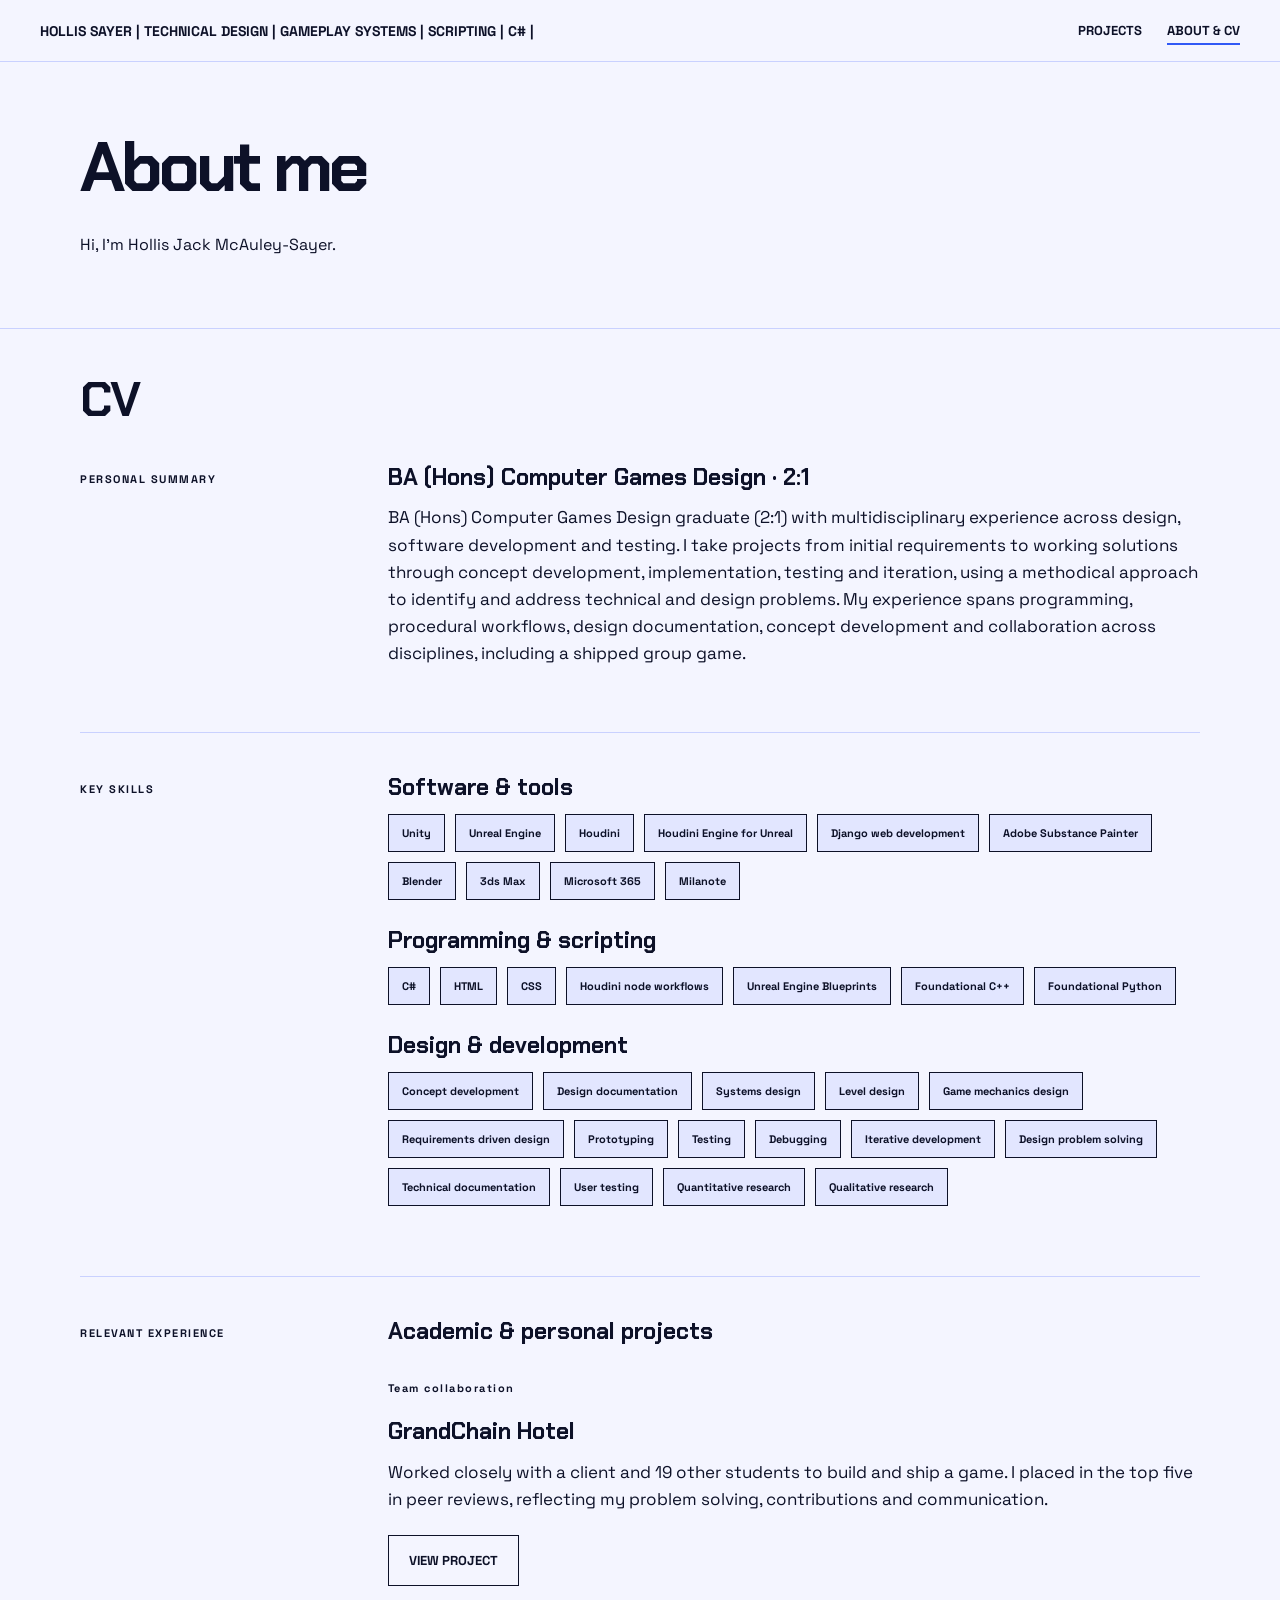
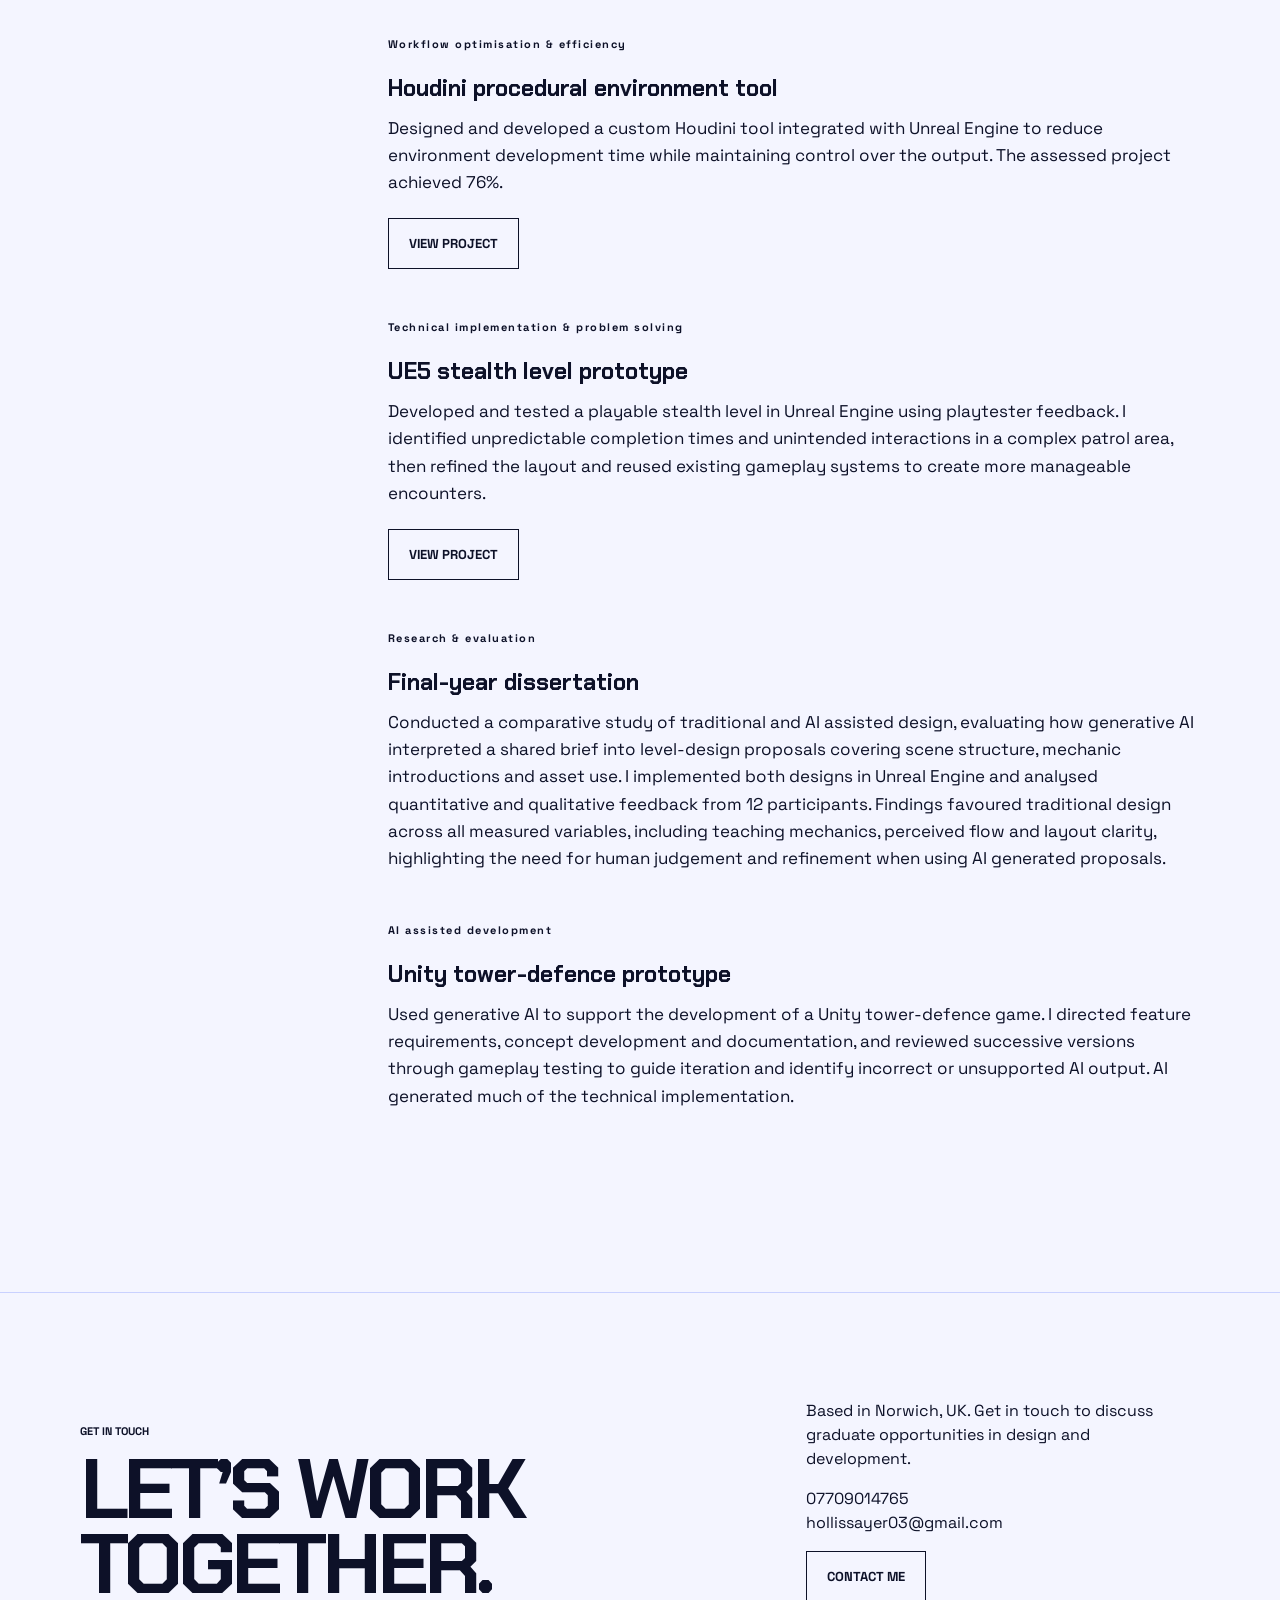
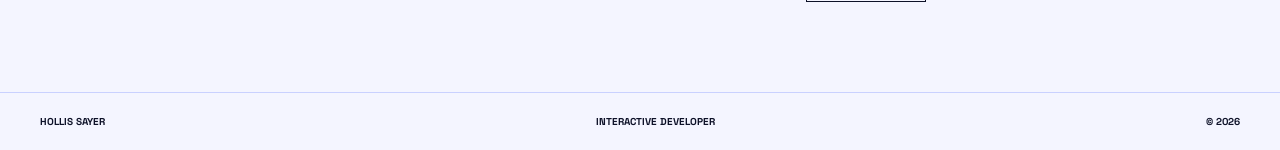
==== commit 61bcf593: "Restore About me introduction and keep contact details in bottom section" ====
--- a/about.html
+++ b/about.html
@@ -19,7 +19,7 @@
         </nav>
     </header>
 
-    <main id="top"><section class="hero" aria-labelledby="about-heading"><div class="wrap"><p class="eyebrow">ABOUT &amp; CV</p><h1 id="about-heading">Hollis Sayer</h1><p>Computer Games Design Graduate</p><p style="margin-top:16px">Norwich, UK · <a href="tel:+447709014765">07709014765</a> · <a href="mailto:hollissayer03@gmail.com">hollissayer03@gmail.com</a></p><p style="margin-top:10px"><a class="back-link" href="index.html">View my portfolio</a></p></div></section><section id="cv" class="page-section cv-section" aria-labelledby="cv-heading"><div class="wrap"><h2 id="cv-heading">CV</h2><article class="cv-block"><div class="cv-label">PERSONAL SUMMARY</div><div><h3>BA (Hons) Computer Games Design · 2:1</h3><p>BA (Hons) Computer Games Design graduate (2:1) with multidisciplinary experience across design, software development and testing. I take projects from initial requirements to working solutions through concept development, implementation, testing and iteration, using a methodical approach to identify and address technical and design problems. My experience spans programming, procedural workflows, design documentation, concept development and collaboration across disciplines, including a shipped group game.</p></div></article><article class="cv-block"><div class="cv-label">KEY SKILLS</div><div><section style="margin-bottom:28px"><h3>Software &amp; tools</h3><div class="skill-list"><span>Unity</span><span>Unreal Engine</span><span>Houdini</span><span>Houdini Engine for Unreal</span><span>Django web development</span><span>Adobe Substance Painter</span><span>Blender</span><span>3ds Max</span><span>Microsoft 365</span><span>Milanote</span></div></section><section style="margin-bottom:28px"><h3>Programming &amp; scripting</h3><div class="skill-list"><span>C#</span><span>HTML</span><span>CSS</span><span>Houdini node workflows</span><span>Unreal Engine Blueprints</span><span>Foundational C++</span><span>Foundational Python</span></div></section><section style="margin-bottom:28px"><h3>Design &amp; development</h3><div class="skill-list"><span>Concept development</span><span>Design documentation</span><span>Systems design</span><span>Level design</span><span>Game mechanics design</span><span>Requirements driven design</span><span>Prototyping</span><span>Testing</span><span>Debugging</span><span>Iterative development</span><span>Design problem solving</span><span>Technical documentation</span><span>User testing</span><span>Quantitative research</span><span>Qualitative research</span></div></section></div></article><article class="cv-block"><div class="cv-label">RELEVANT EXPERIENCE</div><div><h3>Academic &amp; personal projects</h3><article class="system-block"><p class="eyebrow">Team collaboration</p><h3>GrandChain Hotel</h3><p>Worked closely with a client and 19 other students to build and ship a game. I placed in the top five in peer reviews, reflecting my problem solving, contributions and communication.</p><a class="button" href="grandchain-hotel.html">VIEW PROJECT</a></article><article class="system-block"><p class="eyebrow">Workflow optimisation &amp; efficiency</p><h3>Houdini procedural environment tool</h3><p>Designed and developed a custom Houdini tool integrated with Unreal Engine to reduce environment development time while maintaining control over the output. The assessed project achieved 76%.</p><a class="button" href="houdini-tool.html">VIEW PROJECT</a></article><article class="system-block"><p class="eyebrow">Technical implementation &amp; problem solving</p><h3>UE5 stealth level prototype</h3><p>Developed and tested a playable stealth level in Unreal Engine using playtester feedback. I identified unpredictable completion times and unintended interactions in a complex patrol area, then refined the layout and reused existing gameplay systems to create more manageable encounters.</p><a class="button" href="stealth-systems.html">VIEW PROJECT</a></article><article class="system-block"><p class="eyebrow">Research &amp; evaluation</p><h3>Final-year dissertation</h3><p>Conducted a comparative study of traditional and AI assisted design, evaluating how generative AI interpreted a shared brief into level-design proposals covering scene structure, mechanic introductions and asset use. I implemented both designs in Unreal Engine and analysed quantitative and qualitative feedback from 12 participants. Findings favoured traditional design across all measured variables, including teaching mechanics, perceived flow and layout clarity, highlighting the need for human judgement and refinement when using AI generated proposals.</p></article><article class="system-block"><p class="eyebrow">AI assisted development</p><h3>Unity tower-defence prototype</h3><p>Used generative AI to support the development of a Unity tower-defence game. I directed feature requirements, concept development and documentation, and reviewed successive versions through gameplay testing to guide iteration and identify incorrect or unsupported AI output. AI generated much of the technical implementation.</p></article></div></article></div></section><section id="contact" class="contact"><div class="wrap contact-grid"><div><small>GET IN TOUCH</small><h2>LET’S WORK<br>TOGETHER.</h2></div><div><p>Based in Norwich, UK. Get in touch to discuss graduate opportunities in design and development.</p><p><a href="tel:+447709014765">07709014765</a><br><a href="mailto:hollissayer03@gmail.com">hollissayer03@gmail.com</a></p><a class="button" href="mailto:hollissayer03@gmail.com">CONTACT ME</a></div></div></section></main>
+    <main id="top"><section class="hero" aria-labelledby="about-heading"><div class="wrap"><h1 id="about-heading">About me</h1><p>Hi, I’m Hollis Jack McAuley-Sayer.</p></div></section><section id="cv" class="page-section cv-section" aria-labelledby="cv-heading"><div class="wrap"><h2 id="cv-heading">CV</h2><article class="cv-block"><div class="cv-label">PERSONAL SUMMARY</div><div><h3>BA (Hons) Computer Games Design · 2:1</h3><p>BA (Hons) Computer Games Design graduate (2:1) with multidisciplinary experience across design, software development and testing. I take projects from initial requirements to working solutions through concept development, implementation, testing and iteration, using a methodical approach to identify and address technical and design problems. My experience spans programming, procedural workflows, design documentation, concept development and collaboration across disciplines, including a shipped group game.</p></div></article><article class="cv-block"><div class="cv-label">KEY SKILLS</div><div><section style="margin-bottom:28px"><h3>Software &amp; tools</h3><div class="skill-list"><span>Unity</span><span>Unreal Engine</span><span>Houdini</span><span>Houdini Engine for Unreal</span><span>Django web development</span><span>Adobe Substance Painter</span><span>Blender</span><span>3ds Max</span><span>Microsoft 365</span><span>Milanote</span></div></section><section style="margin-bottom:28px"><h3>Programming &amp; scripting</h3><div class="skill-list"><span>C#</span><span>HTML</span><span>CSS</span><span>Houdini node workflows</span><span>Unreal Engine Blueprints</span><span>Foundational C++</span><span>Foundational Python</span></div></section><section style="margin-bottom:28px"><h3>Design &amp; development</h3><div class="skill-list"><span>Concept development</span><span>Design documentation</span><span>Systems design</span><span>Level design</span><span>Game mechanics design</span><span>Requirements driven design</span><span>Prototyping</span><span>Testing</span><span>Debugging</span><span>Iterative development</span><span>Design problem solving</span><span>Technical documentation</span><span>User testing</span><span>Quantitative research</span><span>Qualitative research</span></div></section></div></article><article class="cv-block"><div class="cv-label">RELEVANT EXPERIENCE</div><div><h3>Academic &amp; personal projects</h3><article class="system-block"><p class="eyebrow">Team collaboration</p><h3>GrandChain Hotel</h3><p>Worked closely with a client and 19 other students to build and ship a game. I placed in the top five in peer reviews, reflecting my problem solving, contributions and communication.</p><a class="button" href="grandchain-hotel.html">VIEW PROJECT</a></article><article class="system-block"><p class="eyebrow">Workflow optimisation &amp; efficiency</p><h3>Houdini procedural environment tool</h3><p>Designed and developed a custom Houdini tool integrated with Unreal Engine to reduce environment development time while maintaining control over the output. The assessed project achieved 76%.</p><a class="button" href="houdini-tool.html">VIEW PROJECT</a></article><article class="system-block"><p class="eyebrow">Technical implementation &amp; problem solving</p><h3>UE5 stealth level prototype</h3><p>Developed and tested a playable stealth level in Unreal Engine using playtester feedback. I identified unpredictable completion times and unintended interactions in a complex patrol area, then refined the layout and reused existing gameplay systems to create more manageable encounters.</p><a class="button" href="stealth-systems.html">VIEW PROJECT</a></article><article class="system-block"><p class="eyebrow">Research &amp; evaluation</p><h3>Final-year dissertation</h3><p>Conducted a comparative study of traditional and AI assisted design, evaluating how generative AI interpreted a shared brief into level-design proposals covering scene structure, mechanic introductions and asset use. I implemented both designs in Unreal Engine and analysed quantitative and qualitative feedback from 12 participants. Findings favoured traditional design across all measured variables, including teaching mechanics, perceived flow and layout clarity, highlighting the need for human judgement and refinement when using AI generated proposals.</p></article><article class="system-block"><p class="eyebrow">AI assisted development</p><h3>Unity tower-defence prototype</h3><p>Used generative AI to support the development of a Unity tower-defence game. I directed feature requirements, concept development and documentation, and reviewed successive versions through gameplay testing to guide iteration and identify incorrect or unsupported AI output. AI generated much of the technical implementation.</p></article></div></article></div></section><section id="contact" class="contact"><div class="wrap contact-grid"><div><small>GET IN TOUCH</small><h2>LET’S WORK<br>TOGETHER.</h2></div><div><p>Based in Norwich, UK. Get in touch to discuss graduate opportunities in design and development.</p><p><a href="tel:+447709014765">07709014765</a><br><a href="mailto:hollissayer03@gmail.com">hollissayer03@gmail.com</a></p><a class="button" href="mailto:hollissayer03@gmail.com">CONTACT ME</a></div></div></section></main>
 
     <footer>
         <span>HOLLIS SAYER</span>
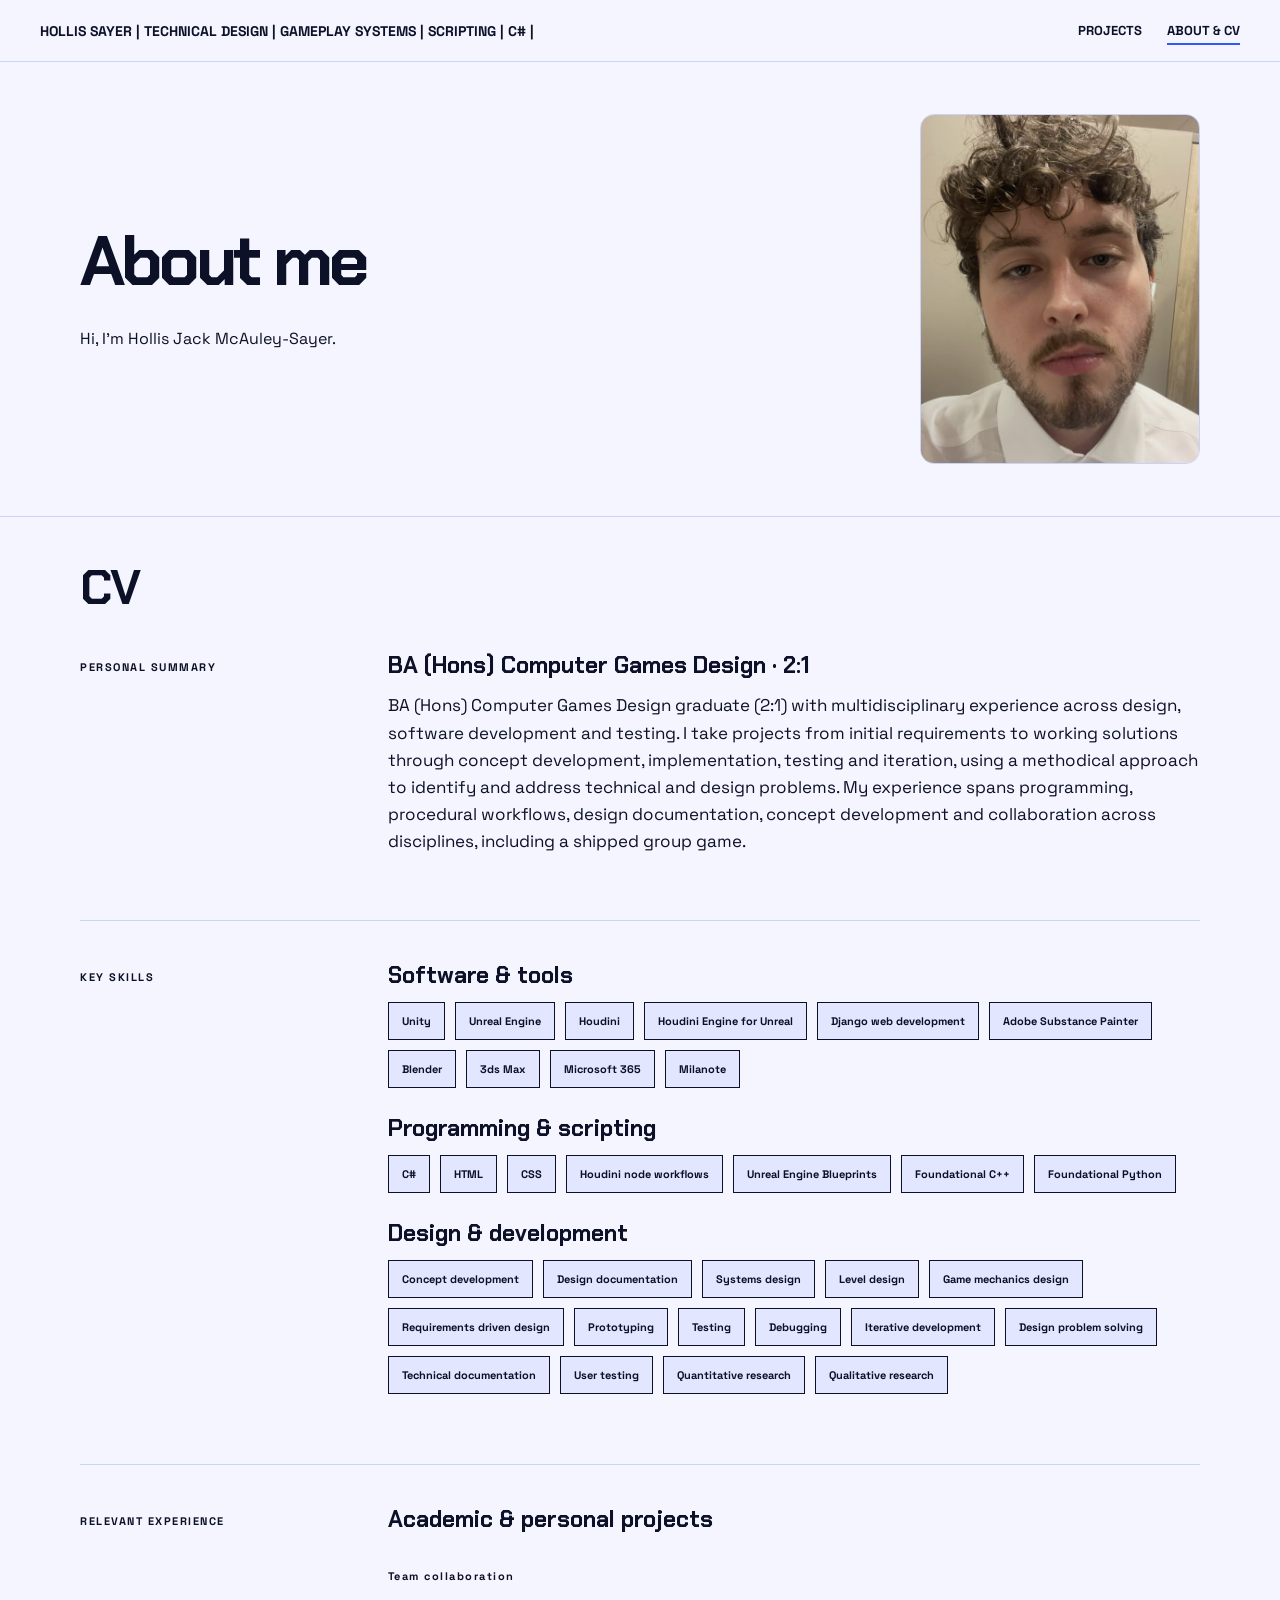
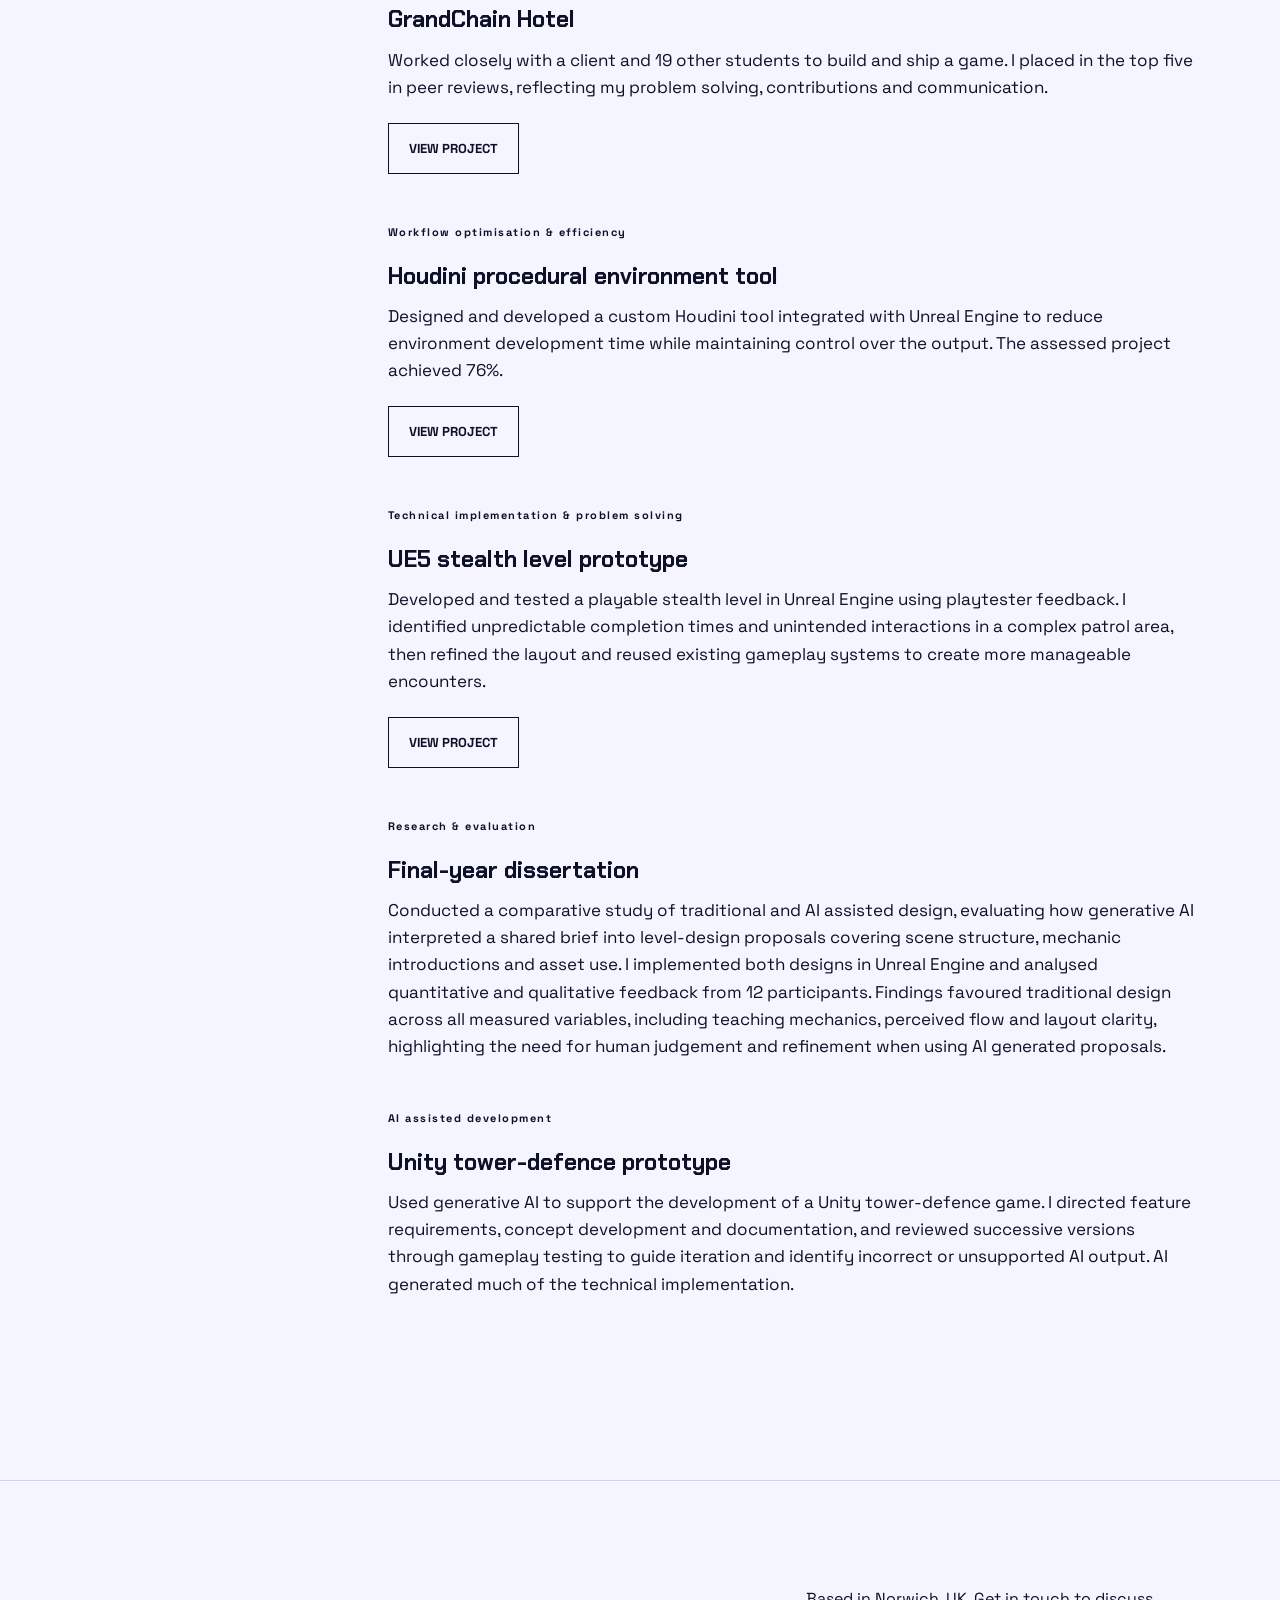
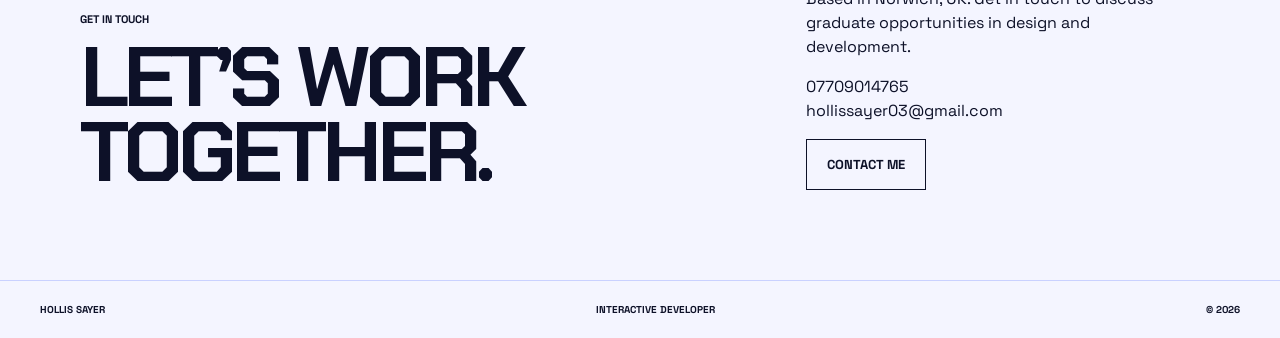
==== commit 84a06f96: "Add responsive portrait beside About me introduction" ====
--- a/about.html
+++ b/about.html
@@ -8,7 +8,7 @@
     <link rel="preconnect" href="https://fonts.googleapis.com">
     <link rel="preconnect" href="https://fonts.gstatic.com" crossorigin>
     <link href="https://fonts.googleapis.com/css2?family=Chakra+Petch:wght@500;600;700&family=Space+Grotesk:wght@400;500;600;700&display=optional" rel="stylesheet">
-    <link rel="stylesheet" href="styles.css?v=fast-navigation-5">
+    <link rel="stylesheet" href="styles.css?v=about-portrait-20">
 </head>
 <body>
     <header class="nav">
@@ -19,7 +19,7 @@
         </nav>
     </header>
 
-    <main id="top"><section class="hero" aria-labelledby="about-heading"><div class="wrap"><h1 id="about-heading">About me</h1><p>Hi, I’m Hollis Jack McAuley-Sayer.</p></div></section><section id="cv" class="page-section cv-section" aria-labelledby="cv-heading"><div class="wrap"><h2 id="cv-heading">CV</h2><article class="cv-block"><div class="cv-label">PERSONAL SUMMARY</div><div><h3>BA (Hons) Computer Games Design · 2:1</h3><p>BA (Hons) Computer Games Design graduate (2:1) with multidisciplinary experience across design, software development and testing. I take projects from initial requirements to working solutions through concept development, implementation, testing and iteration, using a methodical approach to identify and address technical and design problems. My experience spans programming, procedural workflows, design documentation, concept development and collaboration across disciplines, including a shipped group game.</p></div></article><article class="cv-block"><div class="cv-label">KEY SKILLS</div><div><section style="margin-bottom:28px"><h3>Software &amp; tools</h3><div class="skill-list"><span>Unity</span><span>Unreal Engine</span><span>Houdini</span><span>Houdini Engine for Unreal</span><span>Django web development</span><span>Adobe Substance Painter</span><span>Blender</span><span>3ds Max</span><span>Microsoft 365</span><span>Milanote</span></div></section><section style="margin-bottom:28px"><h3>Programming &amp; scripting</h3><div class="skill-list"><span>C#</span><span>HTML</span><span>CSS</span><span>Houdini node workflows</span><span>Unreal Engine Blueprints</span><span>Foundational C++</span><span>Foundational Python</span></div></section><section style="margin-bottom:28px"><h3>Design &amp; development</h3><div class="skill-list"><span>Concept development</span><span>Design documentation</span><span>Systems design</span><span>Level design</span><span>Game mechanics design</span><span>Requirements driven design</span><span>Prototyping</span><span>Testing</span><span>Debugging</span><span>Iterative development</span><span>Design problem solving</span><span>Technical documentation</span><span>User testing</span><span>Quantitative research</span><span>Qualitative research</span></div></section></div></article><article class="cv-block"><div class="cv-label">RELEVANT EXPERIENCE</div><div><h3>Academic &amp; personal projects</h3><article class="system-block"><p class="eyebrow">Team collaboration</p><h3>GrandChain Hotel</h3><p>Worked closely with a client and 19 other students to build and ship a game. I placed in the top five in peer reviews, reflecting my problem solving, contributions and communication.</p><a class="button" href="grandchain-hotel.html">VIEW PROJECT</a></article><article class="system-block"><p class="eyebrow">Workflow optimisation &amp; efficiency</p><h3>Houdini procedural environment tool</h3><p>Designed and developed a custom Houdini tool integrated with Unreal Engine to reduce environment development time while maintaining control over the output. The assessed project achieved 76%.</p><a class="button" href="houdini-tool.html">VIEW PROJECT</a></article><article class="system-block"><p class="eyebrow">Technical implementation &amp; problem solving</p><h3>UE5 stealth level prototype</h3><p>Developed and tested a playable stealth level in Unreal Engine using playtester feedback. I identified unpredictable completion times and unintended interactions in a complex patrol area, then refined the layout and reused existing gameplay systems to create more manageable encounters.</p><a class="button" href="stealth-systems.html">VIEW PROJECT</a></article><article class="system-block"><p class="eyebrow">Research &amp; evaluation</p><h3>Final-year dissertation</h3><p>Conducted a comparative study of traditional and AI assisted design, evaluating how generative AI interpreted a shared brief into level-design proposals covering scene structure, mechanic introductions and asset use. I implemented both designs in Unreal Engine and analysed quantitative and qualitative feedback from 12 participants. Findings favoured traditional design across all measured variables, including teaching mechanics, perceived flow and layout clarity, highlighting the need for human judgement and refinement when using AI generated proposals.</p></article><article class="system-block"><p class="eyebrow">AI assisted development</p><h3>Unity tower-defence prototype</h3><p>Used generative AI to support the development of a Unity tower-defence game. I directed feature requirements, concept development and documentation, and reviewed successive versions through gameplay testing to guide iteration and identify incorrect or unsupported AI output. AI generated much of the technical implementation.</p></article></div></article></div></section><section id="contact" class="contact"><div class="wrap contact-grid"><div><small>GET IN TOUCH</small><h2>LET’S WORK<br>TOGETHER.</h2></div><div><p>Based in Norwich, UK. Get in touch to discuss graduate opportunities in design and development.</p><p><a href="tel:+447709014765">07709014765</a><br><a href="mailto:hollissayer03@gmail.com">hollissayer03@gmail.com</a></p><a class="button" href="mailto:hollissayer03@gmail.com">CONTACT ME</a></div></div></section></main>
+    <main id="top"><section class="hero" aria-labelledby="about-heading"><div class="wrap about-intro"><div><h1 id="about-heading">About me</h1><p>Hi, I’m Hollis Jack McAuley-Sayer.</p></div><img class="about-portrait" src="images/hollis-portrait.jpg" alt="Hollis Sayer" width="600" height="1298" decoding="async"></div></section><section id="cv" class="page-section cv-section" aria-labelledby="cv-heading"><div class="wrap"><h2 id="cv-heading">CV</h2><article class="cv-block"><div class="cv-label">PERSONAL SUMMARY</div><div><h3>BA (Hons) Computer Games Design · 2:1</h3><p>BA (Hons) Computer Games Design graduate (2:1) with multidisciplinary experience across design, software development and testing. I take projects from initial requirements to working solutions through concept development, implementation, testing and iteration, using a methodical approach to identify and address technical and design problems. My experience spans programming, procedural workflows, design documentation, concept development and collaboration across disciplines, including a shipped group game.</p></div></article><article class="cv-block"><div class="cv-label">KEY SKILLS</div><div><section style="margin-bottom:28px"><h3>Software &amp; tools</h3><div class="skill-list"><span>Unity</span><span>Unreal Engine</span><span>Houdini</span><span>Houdini Engine for Unreal</span><span>Django web development</span><span>Adobe Substance Painter</span><span>Blender</span><span>3ds Max</span><span>Microsoft 365</span><span>Milanote</span></div></section><section style="margin-bottom:28px"><h3>Programming &amp; scripting</h3><div class="skill-list"><span>C#</span><span>HTML</span><span>CSS</span><span>Houdini node workflows</span><span>Unreal Engine Blueprints</span><span>Foundational C++</span><span>Foundational Python</span></div></section><section style="margin-bottom:28px"><h3>Design &amp; development</h3><div class="skill-list"><span>Concept development</span><span>Design documentation</span><span>Systems design</span><span>Level design</span><span>Game mechanics design</span><span>Requirements driven design</span><span>Prototyping</span><span>Testing</span><span>Debugging</span><span>Iterative development</span><span>Design problem solving</span><span>Technical documentation</span><span>User testing</span><span>Quantitative research</span><span>Qualitative research</span></div></section></div></article><article class="cv-block"><div class="cv-label">RELEVANT EXPERIENCE</div><div><h3>Academic &amp; personal projects</h3><article class="system-block"><p class="eyebrow">Team collaboration</p><h3>GrandChain Hotel</h3><p>Worked closely with a client and 19 other students to build and ship a game. I placed in the top five in peer reviews, reflecting my problem solving, contributions and communication.</p><a class="button" href="grandchain-hotel.html">VIEW PROJECT</a></article><article class="system-block"><p class="eyebrow">Workflow optimisation &amp; efficiency</p><h3>Houdini procedural environment tool</h3><p>Designed and developed a custom Houdini tool integrated with Unreal Engine to reduce environment development time while maintaining control over the output. The assessed project achieved 76%.</p><a class="button" href="houdini-tool.html">VIEW PROJECT</a></article><article class="system-block"><p class="eyebrow">Technical implementation &amp; problem solving</p><h3>UE5 stealth level prototype</h3><p>Developed and tested a playable stealth level in Unreal Engine using playtester feedback. I identified unpredictable completion times and unintended interactions in a complex patrol area, then refined the layout and reused existing gameplay systems to create more manageable encounters.</p><a class="button" href="stealth-systems.html">VIEW PROJECT</a></article><article class="system-block"><p class="eyebrow">Research &amp; evaluation</p><h3>Final-year dissertation</h3><p>Conducted a comparative study of traditional and AI assisted design, evaluating how generative AI interpreted a shared brief into level-design proposals covering scene structure, mechanic introductions and asset use. I implemented both designs in Unreal Engine and analysed quantitative and qualitative feedback from 12 participants. Findings favoured traditional design across all measured variables, including teaching mechanics, perceived flow and layout clarity, highlighting the need for human judgement and refinement when using AI generated proposals.</p></article><article class="system-block"><p class="eyebrow">AI assisted development</p><h3>Unity tower-defence prototype</h3><p>Used generative AI to support the development of a Unity tower-defence game. I directed feature requirements, concept development and documentation, and reviewed successive versions through gameplay testing to guide iteration and identify incorrect or unsupported AI output. AI generated much of the technical implementation.</p></article></div></article></div></section><section id="contact" class="contact"><div class="wrap contact-grid"><div><small>GET IN TOUCH</small><h2>LET’S WORK<br>TOGETHER.</h2></div><div><p>Based in Norwich, UK. Get in touch to discuss graduate opportunities in design and development.</p><p><a href="tel:+447709014765">07709014765</a><br><a href="mailto:hollissayer03@gmail.com">hollissayer03@gmail.com</a></p><a class="button" href="mailto:hollissayer03@gmail.com">CONTACT ME</a></div></div></section></main>
 
     <footer>
         <span>HOLLIS SAYER</span>
--- a/styles.css
+++ b/styles.css
@@ -546,3 +546,9 @@
 
 /* Compact project team credits. */
 .team-credits{margin-top:56px;padding:32px 0 8px;border-top:1px solid #c9d1ff}.team-credits>h2{font-family:'Chakra Petch',sans-serif;font-size:28px;margin:0 0 24px}.team-credits-grid{display:grid;grid-template-columns:repeat(4,minmax(0,1fr));gap:28px}.team-credits-grid h3{font-size:16px;margin:0 0 16px}.team-credits-grid dl{margin:0}.team-credits-grid dl>div{margin-bottom:14px}.team-credits-grid dt{font-size:13px;margin-bottom:4px}.team-credits-grid dd{font-size:12px;line-height:1.5;color:#424a71}@media(max-width:900px){.team-credits-grid{grid-template-columns:repeat(2,minmax(0,1fr))}}@media(max-width:480px){.team-credits-grid{grid-template-columns:1fr}}
+
+/* Earlier guidance diagram alongside iteration and outcome. */
+.guidance-iteration-layout{display:grid;grid-template-columns:minmax(0,1fr) minmax(320px,.85fr);gap:32px;align-items:start}.guidance-iteration-layout>.project-evidence{margin:0;padding:12px}.guidance-iteration-layout>div>p:first-child{margin-top:0}@media(max-width:760px){.guidance-iteration-layout{grid-template-columns:1fr;gap:24px}}
+
+/* Portrait beside the About me introduction. */
+.about-intro{display:grid;grid-template-columns:minmax(0,1fr) 280px;gap:48px;align-items:center}.about-portrait{display:block;width:100%;height:auto;aspect-ratio:4/5;object-fit:cover;object-position:center;border-radius:14px;border:1px solid #c9d1ff}@media(max-width:760px){.about-intro{grid-template-columns:1fr;gap:26px}.about-portrait{width:min(260px,100%);height:auto}}
